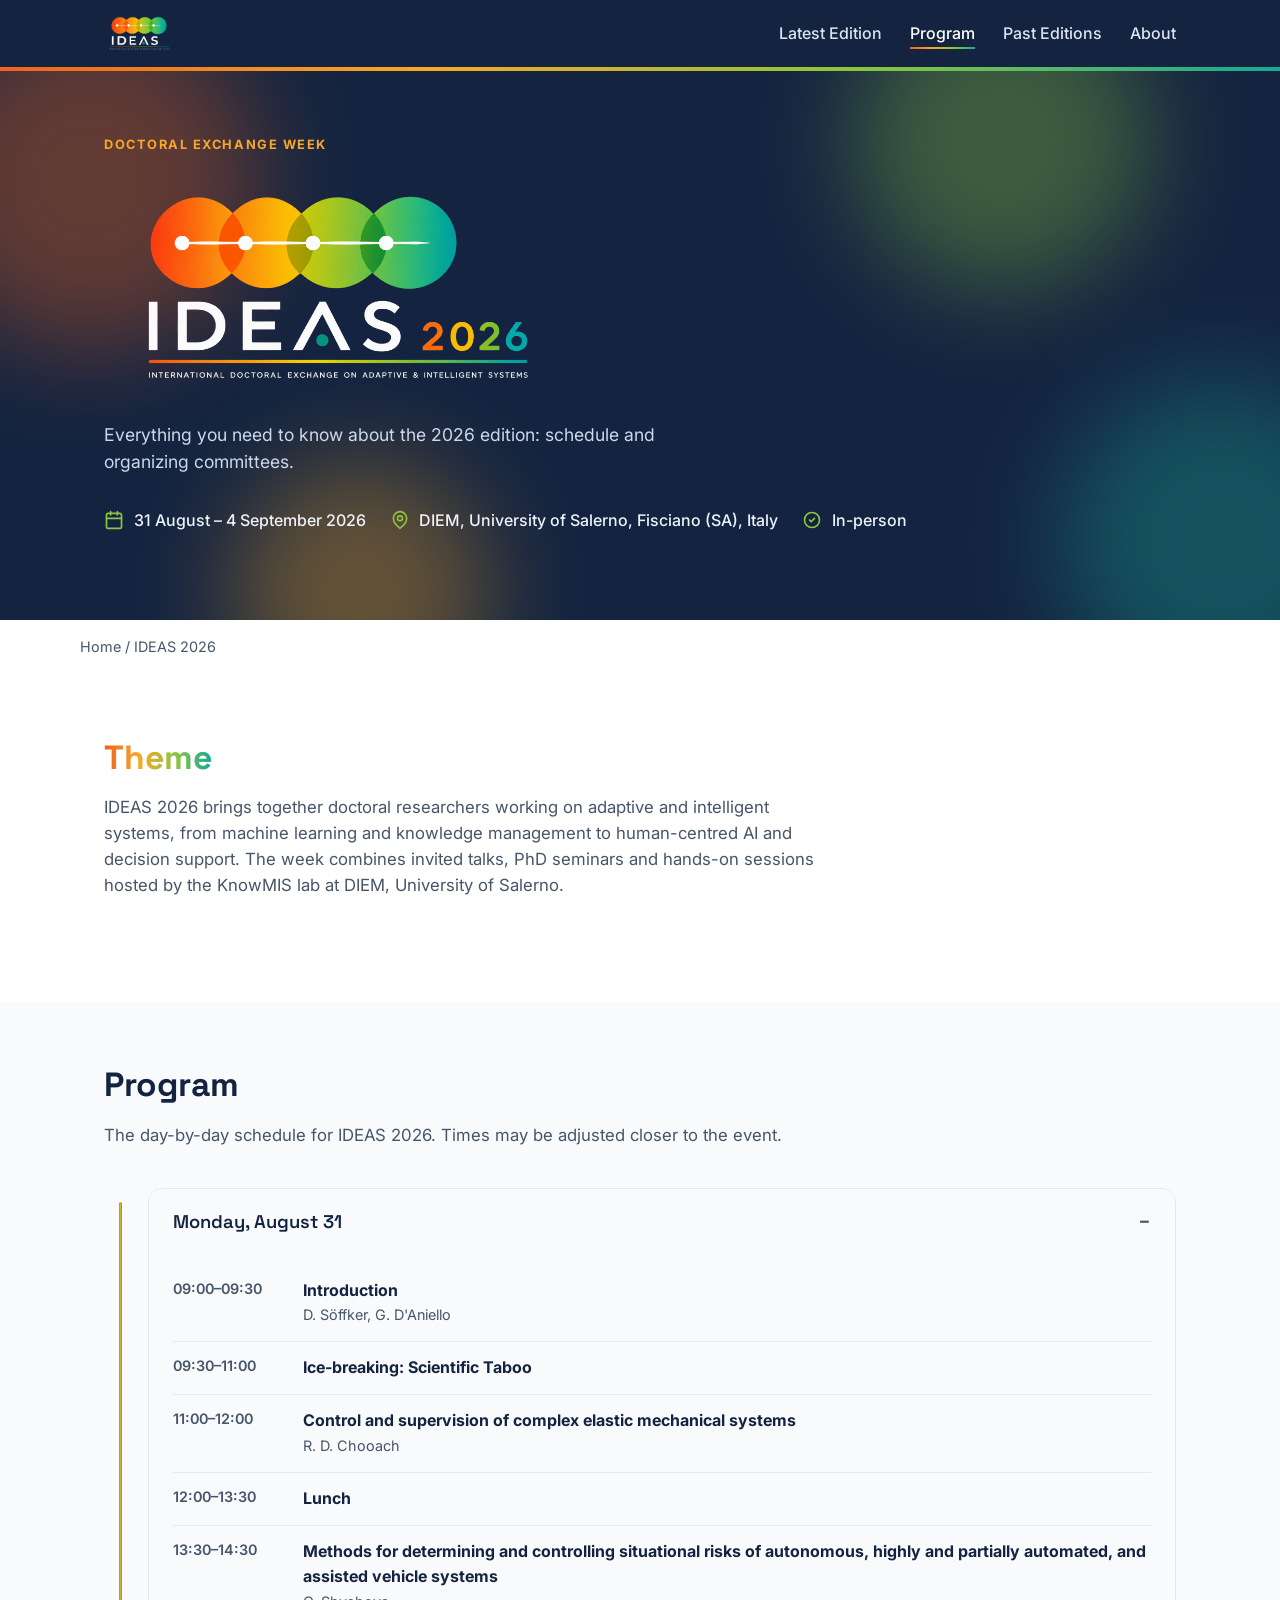
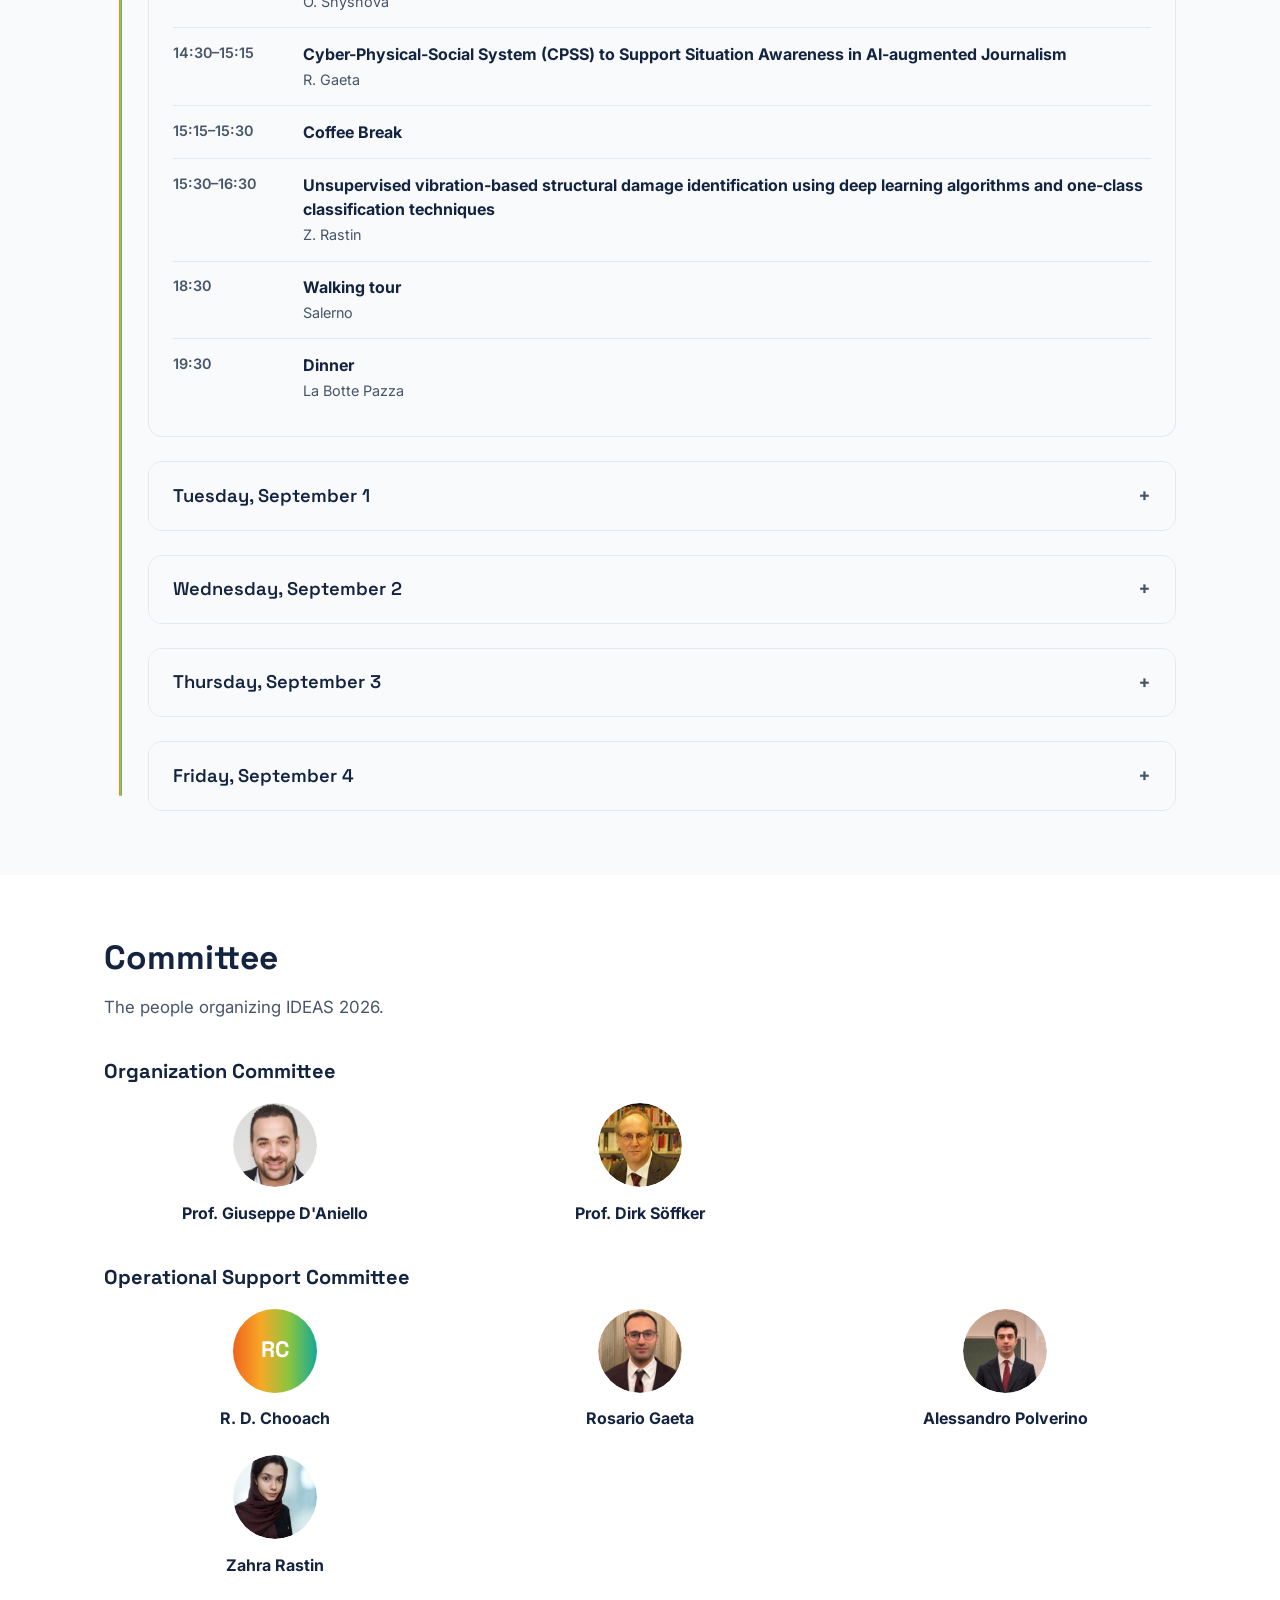
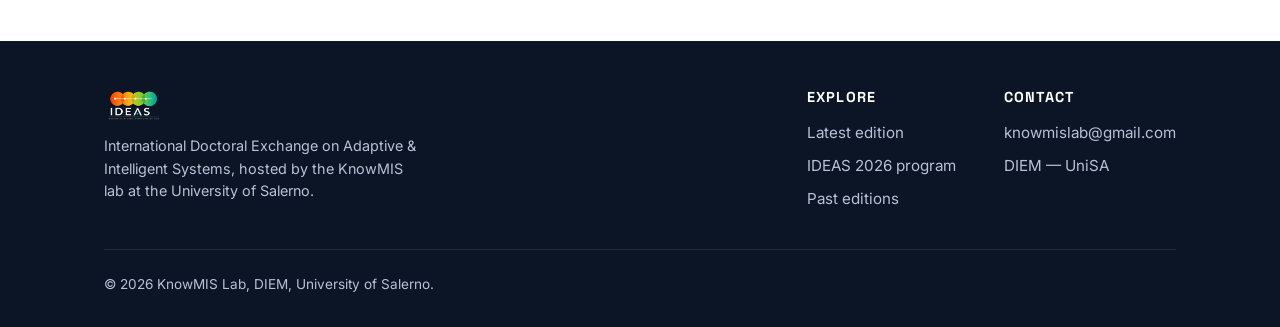
==== editions/2026.html @ 25e71519 "Add Alessandro Polverino's photo to the committee section Co-Authored-By: Claude Sonnet 5 <noreply@a" ====
<!DOCTYPE html>
<html lang="en">
<head>
<meta charset="UTF-8">
<meta name="viewport" content="width=device-width, initial-scale=1.0">
<title>IDEAS 2026 — Program &amp; Details</title>
<meta name="description" content="Full program and details for IDEAS 2026, the doctoral exchange week on Adaptive &amp; Intelligent Systems hosted by KnowMIS @ University of Salerno.">
<meta property="og:title" content="IDEAS 2026 — Program &amp; Details">
<meta property="og:image" content="../public/logos/ideas_2026_logo_whitebg.png">
<link rel="icon" type="image/png" href="../public/ideas_icon.png">
<link rel="preconnect" href="https://fonts.googleapis.com">
<link rel="preconnect" href="https://fonts.gstatic.com" crossorigin>
<link href="https://fonts.googleapis.com/css2?family=Inter:wght@400;500;600;700&family=Space+Grotesk:wght@500;600;700&display=swap" rel="stylesheet">
<link rel="stylesheet" href="../assets/css/style.css">
</head>
<body>
<a class="skip-link" href="#main">Skip to content</a>

<header class="site-header">
  <div class="container">
    <a class="brand" href="../index.html">
      <img src="../public/logos/ideas_logo_light_nobg.png" alt="IDEAS — International Doctoral Exchange on Adaptive &amp; Intelligent Systems">
    </a>
    <nav class="site-nav" aria-label="Primary">
      <ul>
        <li><a href="../index.html#latest">Latest Edition</a></li>
        <li><a href="2026.html" class="active">Program</a></li>
        <li><a href="../index.html#past">Past Editions</a></li>
        <li><a href="../index.html#about">About</a></li>
      </ul>
    </nav>
    <details class="nav-toggle">
      <summary>Menu</summary>
      <ul class="mobile-menu">
        <li><a href="../index.html#latest">Latest Edition</a></li>
        <li><a href="2026.html">Program</a></li>
        <li><a href="../index.html#past">Past Editions</a></li>
        <li><a href="../index.html#about">About</a></li>
      </ul>
    </details>
  </div>
</header>

<main id="main">

  <section class="hero">
    <div class="hero-orbits" aria-hidden="true">
      <span class="orbit"></span><span class="orbit"></span><span class="orbit"></span><span class="orbit"></span>
    </div>
    <div class="container">
      <p class="eyebrow">Doctoral Exchange Week</p>
      <img class="logo-lockup" src="../public/logos/ideas_2026_logo_light_nobg.png" alt="IDEAS 2026">
      <p class="lead">Everything you need to know about the 2026 edition: schedule and organizing committees.</p>
      <ul class="facts">
        <li>
          <svg viewBox="0 0 24 24" fill="none" stroke-width="2" stroke-linecap="round" stroke-linejoin="round"><rect x="3" y="4" width="18" height="18" rx="2"/><path d="M16 2v4M8 2v4M3 10h18"/></svg>
          31 August – 4 September 2026
        </li>
        <li>
          <svg viewBox="0 0 24 24" fill="none" stroke-width="2" stroke-linecap="round" stroke-linejoin="round"><path d="M20 10c0 6-8 12-8 12s-8-6-8-12a8 8 0 0 1 16 0Z"/><circle cx="12" cy="10" r="3"/></svg>
          DIEM, University of Salerno, Fisciano (SA), Italy
        </li>
        <li>
          <svg viewBox="0 0 24 24" fill="none" stroke-width="2" stroke-linecap="round" stroke-linejoin="round"><path d="M9 12l2 2 4-4M21 12a9 9 0 1 1-18 0 9 9 0 0 1 18 0Z"/></svg>
          In-person
        </li>
      </ul>
    </div>
  </section>

  <div class="container breadcrumb">
    <a href="../index.html">Home</a> / IDEAS 2026
  </div>

  <section class="section" id="theme">
    <div class="container">
      <div class="section-head reveal">
        <h2><span class="gradient-text">Theme</span></h2>
        <p>IDEAS 2026 brings together doctoral researchers working on adaptive and intelligent systems, from machine learning and knowledge management to human-centred AI and decision support. The week combines invited talks, PhD seminars and hands-on sessions hosted by the KnowMIS lab at DIEM, University of Salerno.</p>
      </div>
    </div>
  </section>

  <section class="section section-alt" id="program">
    <div class="container">
      <div class="section-head reveal">
        <h2>Program</h2>
        <p>The day-by-day schedule for IDEAS 2026. Times may be adjusted closer to the event.</p>
      </div>

      <div class="timeline">
        <details class="timeline-day" open>
          <summary>Monday, August 31</summary>
          <div class="timeline-slots">
            <div class="slot">
              <time>09:00–09:30</time>
              <div class="what"><strong>Introduction</strong><span>D. Söffker, G. D'Aniello</span></div>
            </div>
            <div class="slot">
              <time>09:30–11:00</time>
              <div class="what"><strong>Ice-breaking: Scientific Taboo</strong></div>
            </div>
            <div class="slot">
              <time>11:00–12:00</time>
              <div class="what"><strong>Control and supervision of complex elastic mechanical systems</strong><span>R. D. Chooach</span></div>
            </div>
            <div class="slot">
              <time>12:00–13:30</time>
              <div class="what"><strong>Lunch</strong></div>
            </div>
            <div class="slot">
              <time>13:30–14:30</time>
              <div class="what"><strong>Methods for determining and controlling situational risks of autonomous, highly and partially automated, and assisted vehicle systems</strong><span>O. Shyshova</span></div>
            </div>
            <div class="slot">
              <time>14:30–15:15</time>
              <div class="what"><strong>Cyber-Physical-Social System (CPSS) to Support Situation Awareness in AI-augmented Journalism</strong><span>R. Gaeta</span></div>
            </div>
            <div class="slot">
              <time>15:15–15:30</time>
              <div class="what"><strong>Coffee Break</strong></div>
            </div>
            <div class="slot">
              <time>15:30–16:30</time>
              <div class="what"><strong>Unsupervised vibration-based structural damage identification using deep learning algorithms and one-class classification techniques</strong><span>Z. Rastin</span></div>
            </div>
            <div class="slot">
              <time>18:30</time>
              <div class="what"><strong>Walking tour</strong><span>Salerno</span></div>
            </div>
            <div class="slot">
              <time>19:30</time>
              <div class="what"><strong>Dinner</strong><span>La Botte Pazza</span></div>
            </div>
          </div>
        </details>

        <details class="timeline-day">
          <summary>Tuesday, September 1</summary>
          <div class="timeline-slots">
            <div class="slot">
              <time>09:00–10:00</time>
              <div class="what"><strong>Intelligent energy management system for consumption and renewable energy production using MPC models, machine learning and forecasting methods</strong><span>I. Benrabia</span></div>
            </div>
            <div class="slot">
              <time>10:00–10:45</time>
              <div class="what"><strong>A Situation Awareness Framework for City Branding</strong><span>A. Polverino</span></div>
            </div>
            <div class="slot">
              <time>10:45–11:00</time>
              <div class="what"><strong>Break</strong></div>
            </div>
            <div class="slot">
              <time>11:00–12:00</time>
              <div class="what"><strong>Modern methods in control and automation</strong><span>M. Szkatula</span></div>
            </div>
            <div class="slot">
              <time>12:00–13:00</time>
              <div class="what"><strong>Lunch</strong></div>
            </div>
            <div class="slot">
              <time>13:00–14:00</time>
              <div class="what"><strong>Bus from Fisciano to Salerno train station</strong></div>
            </div>
            <div class="slot">
              <time>14:00</time>
              <div class="what"><strong>Train to Naples</strong></div>
            </div>
            <div class="slot">
              <time>15:00–20:00</time>
              <div class="what"><strong>Tour of Naples historic center</strong><span>Plus pizza</span></div>
            </div>
            <div class="slot">
              <time>20:00–21:00</time>
              <div class="what"><strong>Train to Salerno</strong></div>
            </div>
          </div>
        </details>

        <details class="timeline-day">
          <summary>Wednesday, September 2</summary>
          <div class="timeline-slots">
            <div class="slot">
              <time>09:00–10:00</time>
              <div class="what"><strong>Algorithms for robust positioning and tracking</strong><span>N. S. Thind</span></div>
            </div>
            <div class="slot">
              <time>10:00–10:45</time>
              <div class="what"><strong>Talk (title to be confirmed)</strong><span>M. Zarei</span></div>
            </div>
            <div class="slot">
              <time>10:45–11:00</time>
              <div class="what"><strong>Break</strong></div>
            </div>
            <div class="slot">
              <time>11:00–12:00</time>
              <div class="what"><strong>Machine learning-based modeling of consolidated bioprocessing for bioproducts</strong><span>M. Yeboah</span></div>
            </div>
            <div class="slot">
              <time>12:00–13:30</time>
              <div class="what"><strong>Lunch</strong></div>
            </div>
            <div class="slot">
              <time>13:30–14:15</time>
              <div class="what"><strong>Situation Awareness for Trustworthy Recommender Systems</strong><span>L. Aliberti</span></div>
            </div>
            <div class="slot">
              <time>14:15–15:00</time>
              <div class="what"><strong>Talk (title to be confirmed)</strong><span>M. Yousefzadeh Paein Roud Poshti</span></div>
            </div>
            <div class="slot">
              <time>15:15–15:30</time>
              <div class="what"><strong>Break</strong></div>
            </div>
            <div class="slot">
              <time>15:30–16:30</time>
              <div class="what"><strong>Exploring AI in Research: Experiences and Open Discussion</strong></div>
            </div>
          </div>
        </details>

        <details class="timeline-day">
          <summary>Thursday, September 3</summary>
          <div class="timeline-slots">
            <div class="slot">
              <time>09:00–10:00</time>
              <div class="what"><strong>Machine learning-based Structural Health Monitoring using Acoustic Emission</strong><span>J. Liebeton</span></div>
            </div>
            <div class="slot">
              <time>10:00–10:45</time>
              <div class="what"><strong>Physiological Monitoring of Situation Awareness for Adaptive Human&ndash;System Interaction</strong><span>M. Della Corte</span></div>
            </div>
            <div class="slot">
              <time>10:45–11:00</time>
              <div class="what"><strong>Break</strong></div>
            </div>
            <div class="slot">
              <time>11:00–12:00</time>
              <div class="what"><strong>Enhancing wind turbine control through digital twin and reinforcement learning</strong><span>R. Al Gburi</span></div>
            </div>
            <div class="slot">
              <time>12:00–13:30</time>
              <div class="what"><strong>Lunch</strong></div>
            </div>
            <div class="slot">
              <time>13:30–14:30</time>
              <div class="what"><strong>Bus to Salerno Concordia</strong></div>
            </div>
            <div class="slot">
              <time>15:00–16:00</time>
              <div class="what"><strong>Ferry to Amalfi</strong></div>
            </div>
            <div class="slot">
              <time>16:00–19:00</time>
              <div class="what"><strong>Amalfi tour</strong></div>
            </div>
            <div class="slot">
              <time>19:00–20:00</time>
              <div class="what"><strong>Ferry to Salerno</strong></div>
            </div>
          </div>
        </details>

        <details class="timeline-day">
          <summary>Friday, September 4</summary>
          <div class="timeline-slots">
            <div class="slot">
              <time>09:00–10:00</time>
              <div class="what"><strong>Prediction of the driving behavior of inland vessels by means of machine learning</strong><span>K. Donandt</span></div>
            </div>
            <div class="slot">
              <time>10:00–10:45</time>
              <div class="what"><strong>CONSALE: A Goal-Driven Framework for Situation-Aware Adaptive Microlearning</strong><span>R. Falcone, C. Murati</span></div>
            </div>
            <div class="slot">
              <time>10:45–11:00</time>
              <div class="what"><strong>Break</strong></div>
            </div>
            <div class="slot">
              <time>11:00–12:00</time>
              <div class="what"><strong>The combination of model-free with model-based control</strong><span>S. Salighe</span></div>
            </div>
            <div class="slot">
              <time>12:00–13:30</time>
              <div class="what"><strong>Lunch + Photo</strong></div>
            </div>
            <div class="slot">
              <time>13:30–15:30</time>
              <div class="what"><strong>Teamworking: Paper Construction</strong></div>
            </div>
          </div>
        </details>
      </div>
    </div>
  </section>

  <section class="section" id="committee">
    <div class="container">
      <div class="section-head reveal">
        <h2>Committee</h2>
        <p>The people organizing IDEAS 2026.</p>
      </div>
      <div class="committee-group reveal">
        <h3>Organization Committee</h3>
        <div class="people-grid reveal-group">
          <div class="person reveal">
            <div class="avatar avatar-photo"><img src="../public/knowmis/giuseppe-daniello.jpg" alt="Giuseppe D'Aniello"></div>
            <strong>Prof. Giuseppe D'Aniello</strong>
          </div>
          <div class="person reveal">
            <div class="avatar avatar-photo"><img src="../public/2026-edition/Dirk-Soeffker.jpg" alt="Dirk Söffker"></div>
            <strong>Prof. Dirk Söffker</strong>
          </div>
        </div>
      </div>
      <div class="committee-group reveal">
        <h3>Operational Support Committee</h3>
        <div class="people-grid reveal-group">
          <div class="person reveal">
            <div class="avatar">RC</div>
            <strong>R. D. Chooach</strong>
          </div>
          <div class="person reveal">
            <div class="avatar avatar-photo"><img src="../public/knowmis/rosario-gaeta.png" alt="Rosario Gaeta"></div>
            <strong>Rosario Gaeta</strong>
          </div>
          <div class="person reveal">
            <div class="avatar avatar-photo"><img src="../public/knowmis/alessandro-polverino.png" alt="Alessandro Polverino"></div>
            <strong>Alessandro Polverino</strong>
          </div>
          <div class="person reveal">
            <div class="avatar avatar-photo"><img src="../public/2026-edition/Zahra-Rastin.jpg" alt="Zahra Rastin"></div>
            <strong>Zahra Rastin</strong>
          </div>
        </div>
      </div>
    </div>
  </section>

</main>

<footer class="site-footer">
  <div class="container">
    <div class="footer-top">
      <div class="footer-brand">
        <img src="../public/logos/ideas_logo_light_nobg.png" alt="IDEAS">
        <p>International Doctoral Exchange on Adaptive &amp; Intelligent Systems, hosted by the KnowMIS lab at the University of Salerno.</p>
      </div>
      <div class="footer-cols">
        <div>
          <h4>Explore</h4>
          <ul class="footer-links">
            <li><a href="../index.html#latest">Latest edition</a></li>
            <li><a href="2026.html">IDEAS 2026 program</a></li>
            <li><a href="../index.html#past">Past editions</a></li>
          </ul>
        </div>
        <div>
          <h4>Contact</h4>
          <ul class="footer-links">
            <li><a href="mailto:knowmislab@gmail.com">knowmislab@gmail.com</a></li>
            <li><a href="https://www.diem.unisa.it" target="_blank" rel="noopener">DIEM — UniSA</a></li>
          </ul>
        </div>
      </div>
    </div>
    <div class="footer-bottom">
      <span>&copy; 2026 KnowMIS Lab, DIEM, University of Salerno.</span>
    </div>
  </div>
</footer>

<script src="../assets/js/reveal.js" defer></script>

</body>
</html>
---- assets/css/style.css ----
/* IDEAS — International Doctoral Exchange on Adaptive & Intelligent Systems
   Palette derived from the IDEAS logo (orange -> amber -> lime -> teal, navy wordmark). */

:root {
  --navy: #142440;
  --navy-deep: #0b1526;
  --orange: #f0631e;
  --amber: #f7a827;
  --lime: #8bc53f;
  --teal: #16a897;
  --gradient: linear-gradient(90deg, var(--orange), var(--amber), var(--lime), var(--teal));

  --ink: #16233b;
  --muted: #475569;
  --border: #e2e8f0;
  --paper: #ffffff;
  --bg-alt: #f8fafc;

  --font-head: "Space Grotesk", "Segoe UI", sans-serif;
  --font-body: "Inter", "Segoe UI", sans-serif;

  --radius: 14px;
  --container: 1120px;
}

* { box-sizing: border-box; }

html { scroll-behavior: smooth; }
@media (prefers-reduced-motion: reduce) {
  html { scroll-behavior: auto; }
  * { transition-duration: 0.01ms !important; animation-duration: 0.01ms !important; }
}

body {
  margin: 0;
  font-family: var(--font-body);
  color: var(--ink);
  background: var(--paper);
  line-height: 1.55;
  font-size: 16px;
}

h1, h2, h3, h4 { font-family: var(--font-head); color: var(--navy); line-height: 1.15; margin: 0 0 0.5em; }
h1 { font-size: clamp(2rem, 4.5vw, 3.2rem); }
h2 { font-size: clamp(1.5rem, 3vw, 2.1rem); }
h3 { font-size: 1.25rem; }
p { margin: 0 0 1em; }
a { color: var(--teal); }
a:focus-visible, button:focus-visible, summary:focus-visible { outline: 3px solid var(--amber); outline-offset: 2px; }

img { max-width: 100%; display: block; }

.container { width: 100%; max-width: var(--container); margin: 0 auto; padding: 0 1.5rem; }

.skip-link {
  position: absolute; left: -9999px; top: 0; z-index: 100;
  background: var(--navy); color: #fff; padding: 0.75rem 1.25rem; border-radius: 0 0 8px 0;
}
.skip-link:focus { left: 0; }

/* Header */
.site-header {
  background: var(--navy);
  border-bottom: 4px solid transparent;
  border-image: var(--gradient) 1;
  position: relative;
  z-index: 50;
}
.site-header .container {
  position: relative;
  display: flex; align-items: center; justify-content: space-between;
  padding-top: 0.85rem; padding-bottom: 0.85rem; gap: 1rem;
}
.brand { display: flex; align-items: center; gap: 0.6rem; text-decoration: none; }
.brand img { height: 40px; width: auto; }
.brand-text { color: #fff; font-family: var(--font-head); font-weight: 600; font-size: 1.05rem; }

.site-nav { display: none; }
.site-nav ul { list-style: none; display: flex; gap: 1.75rem; margin: 0; padding: 0; }
.site-nav a { position: relative; color: #dce4f2; text-decoration: none; font-weight: 500; padding-bottom: 4px; }
.site-nav a::after {
  content: ""; position: absolute; left: 0; right: 0; bottom: -2px; height: 2px;
  background: var(--gradient); transform: scaleX(0); transform-origin: left; transition: transform 0.25s ease;
}
.site-nav a:hover, .site-nav a.active { color: #fff; }
.site-nav a:hover::after, .site-nav a.active::after { transform: scaleX(1); }

.nav-toggle { display: block; }
.nav-toggle > summary {
  list-style: none; cursor: pointer; color: #fff; font-weight: 600;
  padding: 0.5rem 0.75rem; border: 1px solid rgba(255,255,255,0.35); border-radius: 8px;
  font-family: var(--font-body); font-size: 0.95rem;
}
.nav-toggle > summary::-webkit-details-marker { display: none; }
.nav-toggle[open] > summary { background: rgba(255,255,255,0.1); }
.nav-toggle .mobile-menu {
  list-style: none; margin: 0; padding: 1rem; background: var(--navy-deep);
  border-radius: 10px; position: absolute; top: calc(100% + 0.75rem); right: 0; left: 0;
  box-shadow: 0 16px 32px -12px rgba(0,0,0,0.5);
}
.nav-toggle .mobile-menu li + li { margin-top: 0.6rem; }
.nav-toggle .mobile-menu a { color: #dce4f2; text-decoration: none; font-weight: 500; }

@media (min-width: 800px) {
  .site-nav { display: block; }
  .nav-toggle { display: none; }
}

/* Buttons */
.btn {
  display: inline-flex; align-items: center; gap: 0.5rem;
  padding: 0.8rem 1.5rem; border-radius: 999px; font-weight: 600; text-decoration: none;
  font-size: 1rem; border: 2px solid transparent; cursor: pointer; transition: background 0.2s, color 0.2s, border-color 0.2s;
}
.btn-primary { background: #fff; color: var(--navy); }
.btn-primary:hover { background: var(--gradient); color: var(--navy-deep); }
.btn-ghost { border-color: rgba(255,255,255,0.6); color: #fff; }
.btn-ghost:hover { background: rgba(255,255,255,0.12); }
.btn-solid { background: var(--navy); color: #fff; }
.btn-solid:hover { background: var(--gradient); color: var(--navy-deep); }

/* Hero */
.hero {
  background: var(--navy);
  color: #fff;
  padding: 4rem 0 3.5rem;
  position: relative;
  overflow: hidden;
  isolation: isolate;
}
.hero .container { position: relative; z-index: 1; }

/* Decorative orbs echoing the IDEAS logo's overlapping circles */
.hero-orbits { position: absolute; inset: 0; z-index: 0; pointer-events: none; }
.hero-orbits .orbit {
  position: absolute; border-radius: 50%; filter: blur(50px); opacity: 0.35;
  animation: orbit-float 18s ease-in-out infinite;
}
.hero-orbits .orbit:nth-child(1) { width: 340px; height: 340px; left: -80px; top: -60px; background: var(--orange); }
.hero-orbits .orbit:nth-child(2) { width: 260px; height: 260px; left: 18%; bottom: -100px; background: var(--amber); animation-delay: -4s; }
.hero-orbits .orbit:nth-child(3) { width: 300px; height: 300px; right: 10%; top: -80px; background: var(--lime); animation-delay: -9s; }
.hero-orbits .orbit:nth-child(4) { width: 320px; height: 320px; right: -100px; bottom: -80px; background: var(--teal); animation-delay: -13s; }
@keyframes orbit-float {
  0%, 100% { transform: translate(0, 0) scale(1); }
  50% { transform: translate(20px, -18px) scale(1.06); }
}

.hero .eyebrow {
  text-transform: uppercase; letter-spacing: 0.12em; font-size: 0.8rem; font-weight: 700;
  color: var(--amber); margin-bottom: 1rem;
}
.hero .logo-lockup { width: 100%; max-width: 460px; margin-bottom: 1.25rem; }
.hero p.lead { max-width: 640px; color: #cdd8ec; font-size: 1.1rem; }
.hero .facts {
  display: flex; flex-wrap: wrap; gap: 1.5rem; margin: 2rem 0; padding: 0; list-style: none;
}
.hero .facts li { display: flex; align-items: center; gap: 0.6rem; color: #eef2f9; font-weight: 500; }
.hero .facts svg { flex: none; width: 20px; height: 20px; stroke: var(--lime); }
.hero .cta-row { display: flex; flex-wrap: wrap; gap: 1rem; }

/* Gradient accent text */
.gradient-text {
  background: var(--gradient); -webkit-background-clip: text; background-clip: text;
  color: transparent;
}

/* Dot-and-line motif divider, echoing the IDEAS logo */
.motif-divider {
  display: flex; justify-content: center; align-items: center; gap: 2.5rem;
  position: relative; padding: 0 1.5rem; margin: 0 auto; max-width: 360px;
}
.motif-divider::before {
  content: ""; position: absolute; left: 0; right: 0; top: 50%; height: 2px;
  background: var(--gradient); transform: translateY(-50%); z-index: 0;
}
.motif-divider span {
  position: relative; z-index: 1; width: 12px; height: 12px; border-radius: 50%;
  background: #fff; border: 2px solid var(--navy);
}
.motif-divider span:nth-child(1) { border-color: var(--orange); }
.motif-divider span:nth-child(2) { border-color: var(--amber); }
.motif-divider span:nth-child(3) { border-color: var(--lime); }
.motif-divider span:nth-child(4) { border-color: var(--teal); }

/* Scroll reveal: progressive enhancement, everything visible without JS */
.js .reveal { opacity: 0; transform: translateY(18px); transition: opacity 0.5s ease, transform 0.5s ease; }
.js .reveal.is-visible { opacity: 1; transform: none; }
.js .reveal-group .reveal:nth-child(2) { transition-delay: 0.08s; }
.js .reveal-group .reveal:nth-child(3) { transition-delay: 0.16s; }
.js .reveal-group .reveal:nth-child(4) { transition-delay: 0.24s; }

/* Sections */
.section { padding: 4rem 0; }
.section-alt { background: var(--bg-alt); }
.section-head { max-width: 720px; margin-bottom: 2.5rem; }
.section-head p { color: var(--muted); font-size: 1.05rem; }

/* Highlight cards */
.grid-4 { display: grid; gap: 1.5rem; grid-template-columns: 1fr; }
@media (min-width: 640px) { .grid-4 { grid-template-columns: repeat(2, 1fr); } }
@media (min-width: 1000px) { .grid-4 { grid-template-columns: repeat(4, 1fr); } }

.card {
  background: var(--paper); border: 1px solid var(--border); border-radius: var(--radius);
  padding: 1.5rem; border-top: 4px solid var(--accent, var(--teal));
  transition: transform 0.25s ease, box-shadow 0.25s ease;
}
.card:hover { transform: translateY(-4px); box-shadow: 0 16px 32px -20px rgba(20, 36, 64, 0.35); }
.card h3 { margin-bottom: 0.4rem; }
.card p { color: var(--muted); margin: 0; font-size: 0.95rem; }
.grid-4 .card:nth-child(4n+1) { --accent: var(--orange); }
.grid-4 .card:nth-child(4n+2) { --accent: var(--amber); }
.grid-4 .card:nth-child(4n+3) { --accent: var(--lime); }
.grid-4 .card:nth-child(4n+4) { --accent: var(--teal); }

/* Organizers strip */
.organizers { text-align: center; }
.organizers .label { text-transform: uppercase; letter-spacing: 0.1em; font-size: 0.8rem; font-weight: 700; color: var(--muted); margin-bottom: 1.75rem; }
.logo-row { display: flex; flex-wrap: wrap; justify-content: center; align-items: center; gap: 2.5rem 3rem; }
.logo-row a { display: flex; align-items: center; opacity: 0.9; transition: opacity 0.2s ease; }
.logo-row a:hover { opacity: 1; }
.logo-row img { height: 56px; width: auto; object-fit: contain; }
.logo-row img.tall { height: 72px; }

/* Latest edition callout */
.latest-card {
  display: grid; gap: 2rem; align-items: center;
  background: var(--paper); border: 1px solid var(--border); border-radius: var(--radius);
  padding: 2.5rem; position: relative; overflow: hidden;
}
.latest-card::before {
  content: ""; position: absolute; inset: 0 0 auto 0; height: 6px; background: var(--gradient);
}
@media (min-width: 860px) { .latest-card { grid-template-columns: 1.1fr 0.9fr; } }
.latest-card img.edition-logo { max-width: 340px; }
.latest-card .meta { display: flex; flex-wrap: wrap; gap: 0.75rem; margin-bottom: 1.25rem; }
.pill { background: var(--bg-alt); border: 1px solid var(--border); color: var(--navy); font-size: 0.85rem; font-weight: 600; padding: 0.35rem 0.85rem; border-radius: 999px; }

/* Past editions */
.edition-list { display: grid; gap: 1.5rem; grid-template-columns: 1fr; }
@media (min-width: 700px) { .edition-list { grid-template-columns: repeat(2, 1fr); } }
.edition-list .card { border-top-width: 4px; display: flex; flex-direction: column; gap: 0.5rem; }
.edition-list .card .year { font-family: var(--font-head); font-size: 1.4rem; color: var(--navy); }

.empty-state {
  border: 2px dashed var(--border); border-radius: var(--radius); padding: 2.5rem;
  text-align: center; color: var(--muted);
}
.empty-state strong { color: var(--navy); }

/* Program timeline (edition page) — a literal line-of-dots, echoing the IDEAS logo */
.timeline { position: relative; display: flex; flex-direction: column; gap: 1.5rem; padding-left: 2.75rem; }
.timeline::before {
  content: ""; position: absolute; left: 0.95rem; top: 0.9rem; bottom: 0.9rem; width: 3px;
  background: var(--gradient); border-radius: 2px;
}
.timeline-day { position: relative; border: 1px solid var(--border); border-radius: var(--radius); overflow: hidden; }
.timeline-day::before {
  content: ""; position: absolute; left: -2.75rem; top: 1.35rem; width: 14px; height: 14px;
  border-radius: 50%; background: #fff; border: 3px solid var(--accent, var(--teal)); z-index: 1;
}
.timeline-day:nth-of-type(4n+1) { --accent: var(--orange); }
.timeline-day:nth-of-type(4n+2) { --accent: var(--amber); }
.timeline-day:nth-of-type(4n+3) { --accent: var(--lime); }
.timeline-day:nth-of-type(4n+4) { --accent: var(--teal); }
.timeline-day > summary {
  cursor: pointer; list-style: none; padding: 1.1rem 1.5rem; font-family: var(--font-head);
  font-weight: 600; font-size: 1.15rem; color: var(--navy); background: var(--bg-alt);
  display: flex; justify-content: space-between; align-items: center;
}
.timeline-day > summary::-webkit-details-marker { display: none; }
.timeline-day > summary::after { content: "+"; font-size: 1.3rem; color: var(--muted); }
.timeline-day[open] > summary::after { content: "\2212"; }
.timeline-slots { padding: 0.5rem 1.5rem 1.25rem; }
.slot { display: flex; gap: 1.25rem; padding: 0.85rem 0; border-top: 1px solid var(--border); }
.slot:first-child { border-top: none; }
.slot time { flex: none; width: 110px; color: var(--muted); font-weight: 600; font-size: 0.9rem; }
.slot .what strong { color: var(--navy); display: block; }
.slot .what span { color: var(--muted); font-size: 0.9rem; }

/* Committee groups */
.committee-group + .committee-group { margin-top: 2.5rem; }
.committee-group h3 { margin-bottom: 1.25rem; }

/* People grid */
.people-grid { display: grid; gap: 1.5rem; grid-template-columns: 1fr; }
@media (min-width: 640px) { .people-grid { grid-template-columns: repeat(2, 1fr); } }
@media (min-width: 960px) { .people-grid { grid-template-columns: repeat(3, 1fr); } }
.person { text-align: center; }
.person .avatar {
  width: 84px; height: 84px; border-radius: 50%; margin: 0 auto 0.85rem; background: var(--gradient);
  display: flex; align-items: center; justify-content: center; color: #fff; font-family: var(--font-head);
  font-weight: 700; font-size: 1.4rem;
}
.person .avatar.avatar-photo { background: none; padding: 0; overflow: hidden; }
.person .avatar.avatar-photo img { width: 100%; height: 100%; object-fit: cover; border-radius: 50%; }
.person strong { display: block; color: var(--navy); }
.person span { color: var(--muted); font-size: 0.9rem; }

/* Breadcrumb */
.breadcrumb { padding: 1rem 0; font-size: 0.9rem; color: var(--muted); }
.breadcrumb a { color: var(--muted); text-decoration: none; }
.breadcrumb a:hover { color: var(--teal); }

/* Callout / register box */
.callout {
  background: var(--navy); color: #fff; border-radius: var(--radius); padding: 2.5rem;
  text-align: center; position: relative; overflow: hidden;
}
.callout::after { content: ""; position: absolute; inset: auto 0 0 0; height: 6px; background: var(--gradient); }
.callout h2 { color: #fff; }
.callout p { color: #cdd8ec; max-width: 560px; margin: 0 auto 1.5rem; }

/* Footer */
.site-footer { background: var(--navy-deep); color: #b7c2d6; padding: 3rem 0 2rem; }
.footer-top { display: flex; flex-wrap: wrap; justify-content: space-between; gap: 2rem; margin-bottom: 2rem; }
.footer-brand img { height: 34px; margin-bottom: 0.75rem; }
.footer-brand p { max-width: 320px; font-size: 0.9rem; }
.footer-links { list-style: none; margin: 0; padding: 0; display: flex; flex-direction: column; gap: 0.5rem; }
.footer-links a { color: #b7c2d6; text-decoration: none; font-size: 0.95rem; }
.footer-links a:hover { color: #fff; }
.footer-cols { display: flex; gap: 3rem; flex-wrap: wrap; }
.footer-cols h4 { color: #fff; font-size: 0.9rem; text-transform: uppercase; letter-spacing: 0.08em; margin-bottom: 0.9rem; }
.footer-bottom { border-top: 1px solid rgba(255,255,255,0.1); padding-top: 1.5rem; font-size: 0.85rem; display: flex; flex-wrap: wrap; justify-content: space-between; gap: 1rem; }
.footer-bottom a { color: #b7c2d6; }
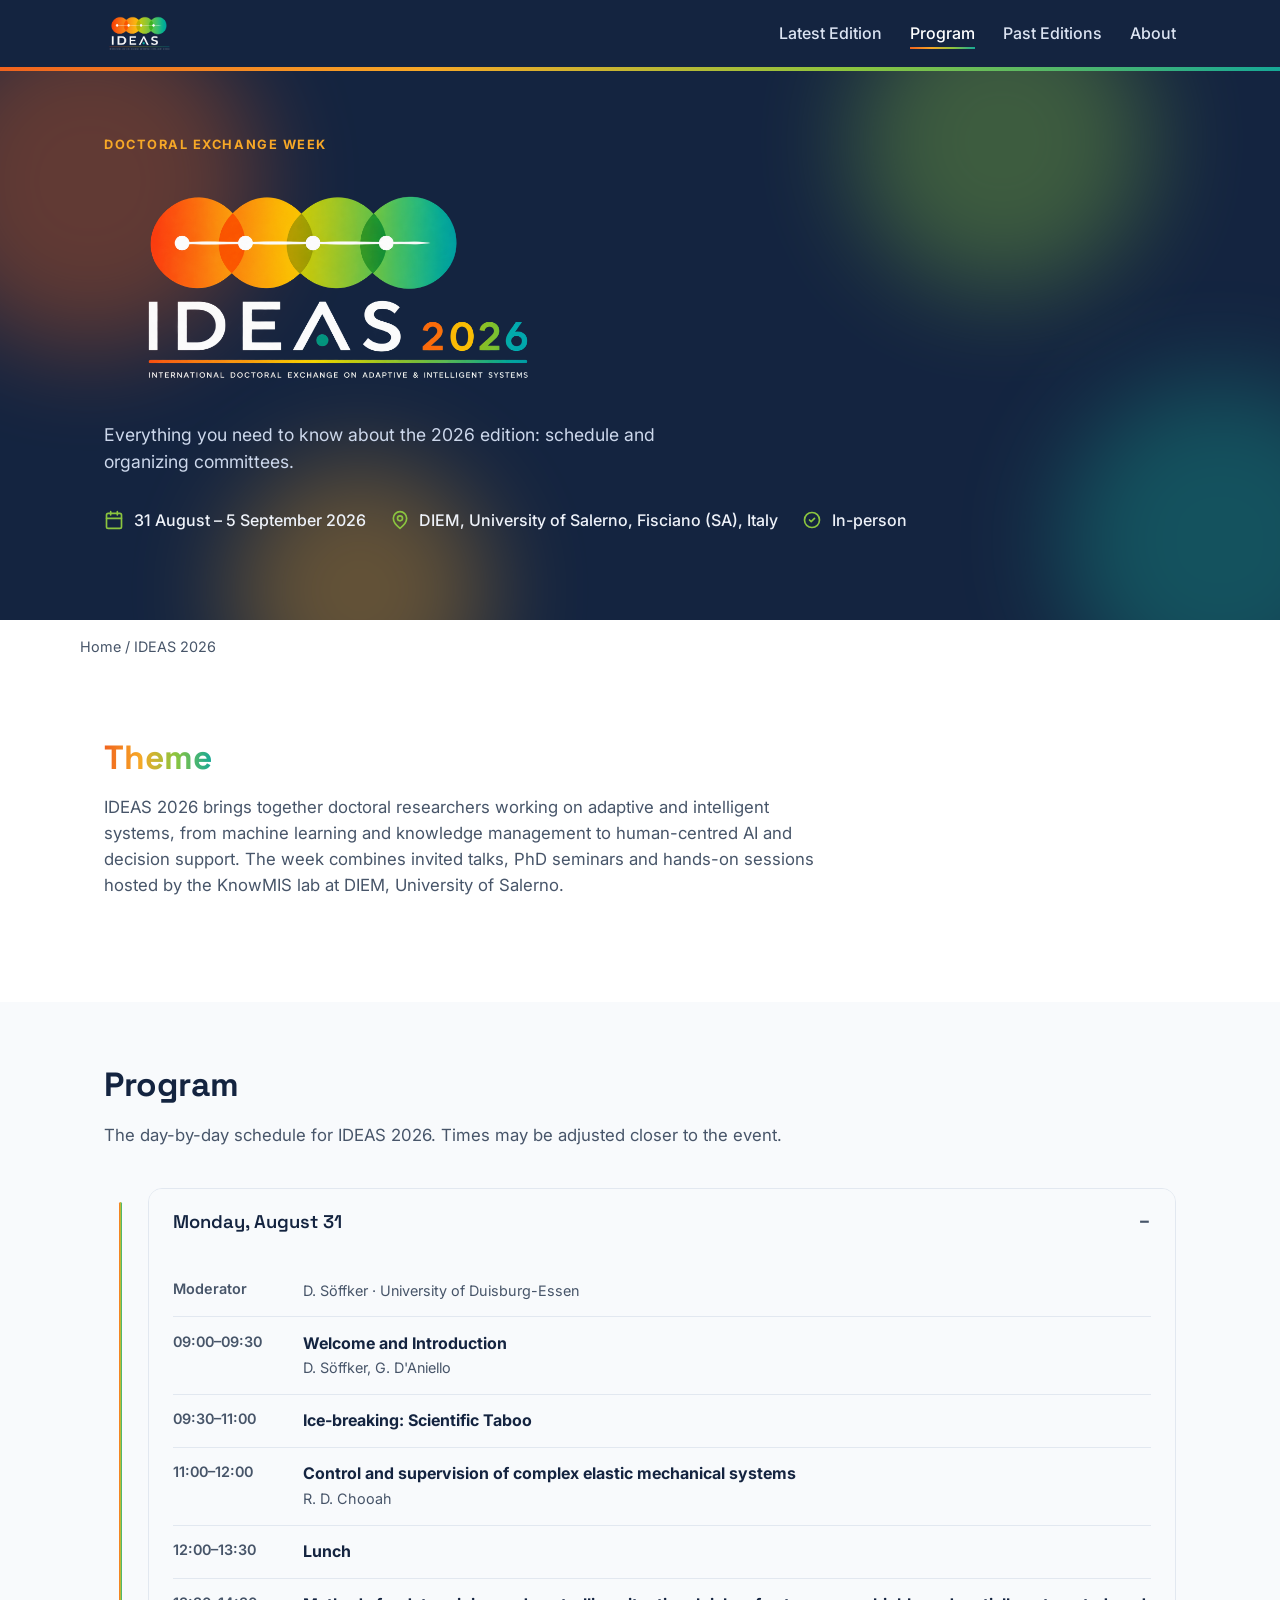
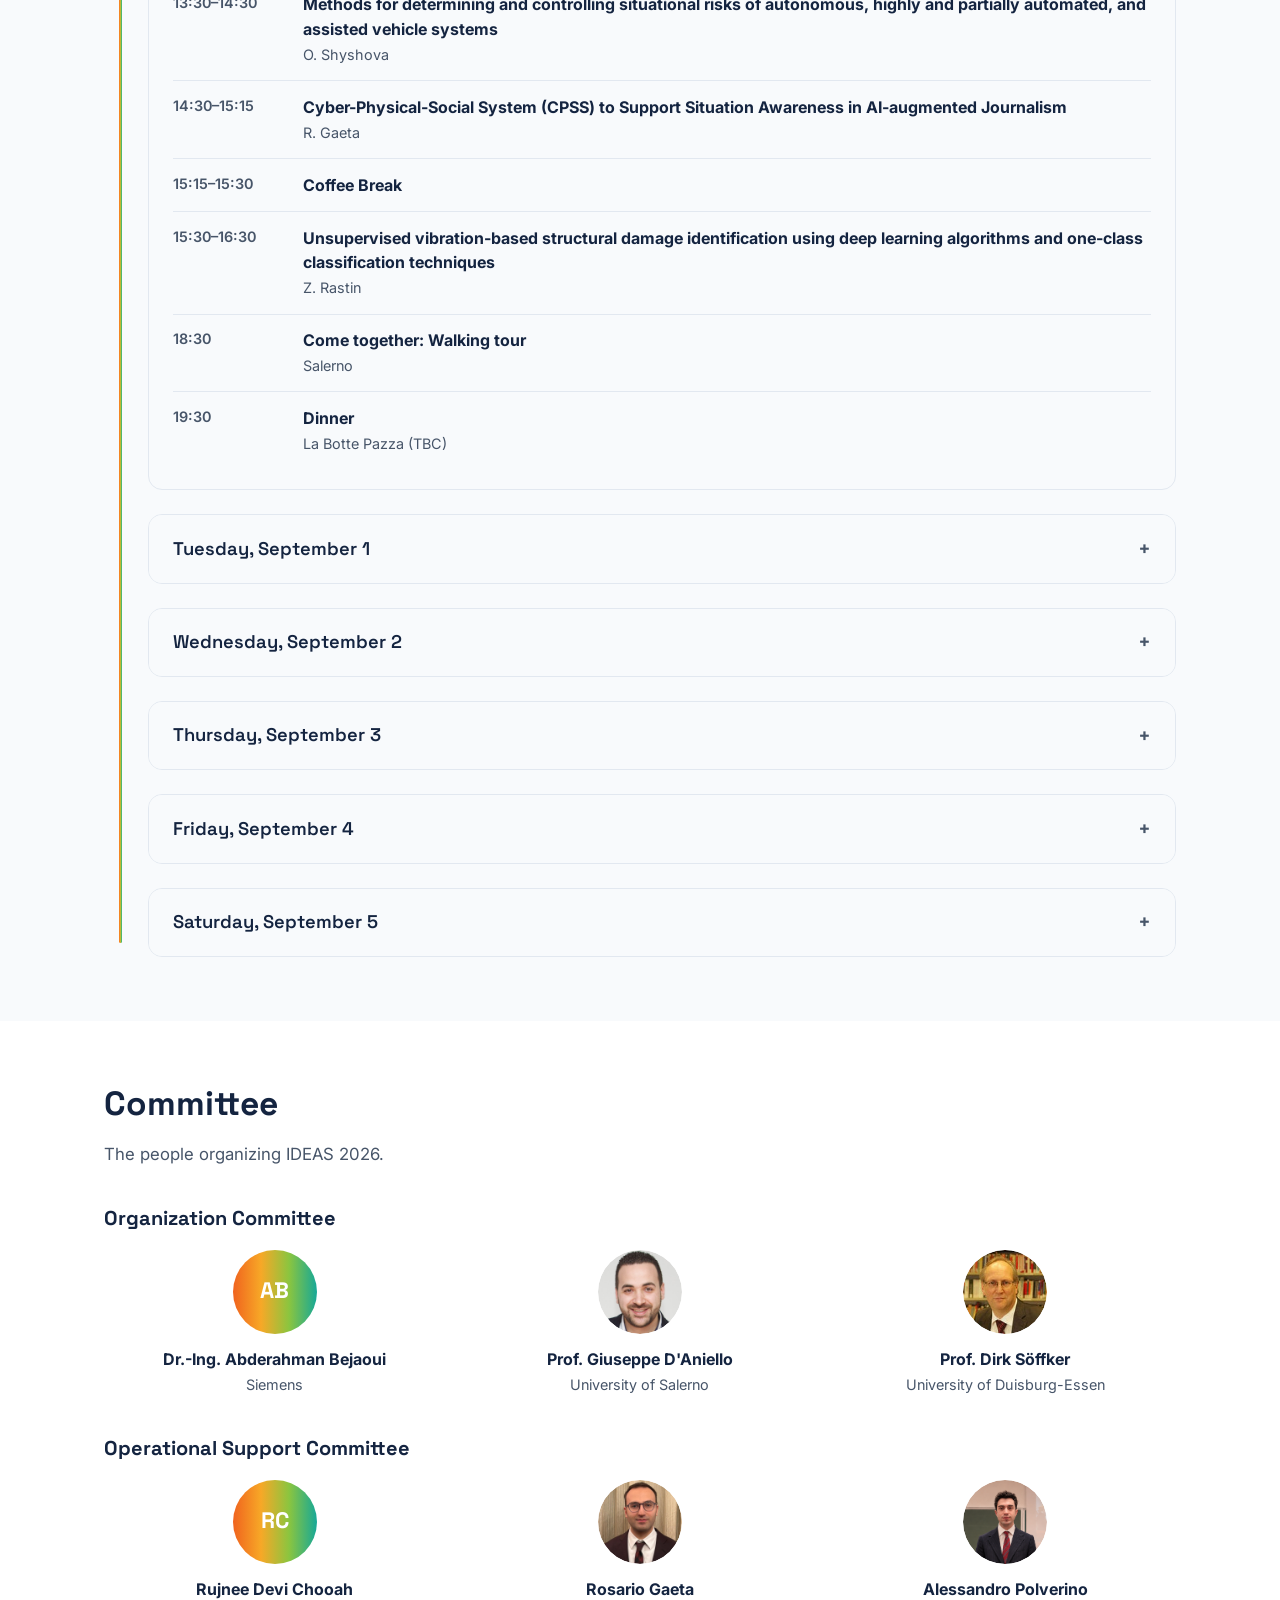
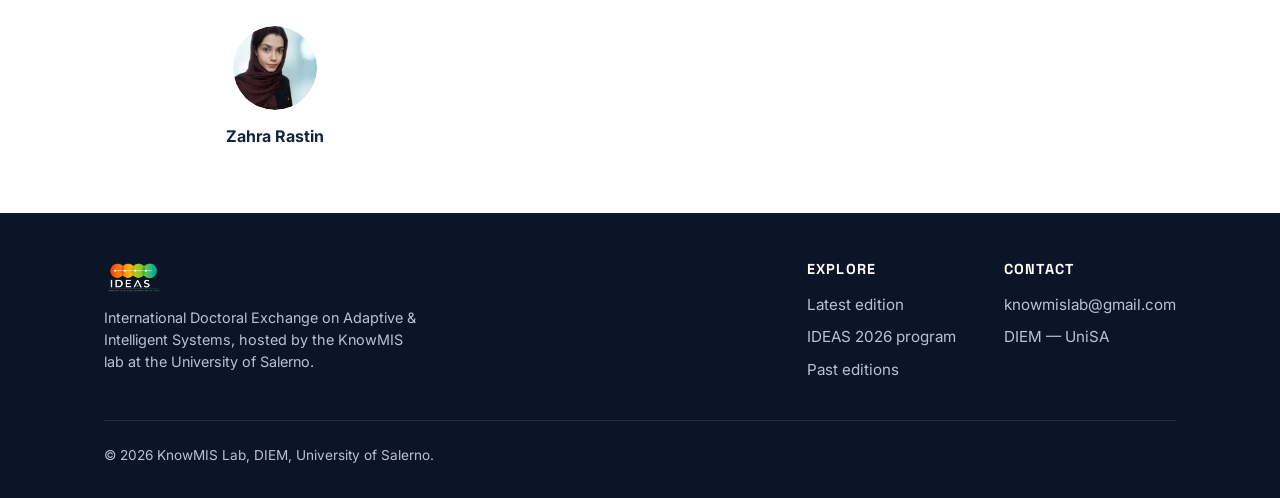
==== commit a79befa2: "Update 2026 program: moderators, Saturday retreat, admin naming - Add per-day moderators (incl. A. B" ====
--- a/editions/2026.html
+++ b/editions/2026.html
@@ -54,7 +54,7 @@
       <ul class="facts">
         <li>
           <svg viewBox="0 0 24 24" fill="none" stroke-width="2" stroke-linecap="round" stroke-linejoin="round"><rect x="3" y="4" width="18" height="18" rx="2"/><path d="M16 2v4M8 2v4M3 10h18"/></svg>
-          31 August – 4 September 2026
+          31 August – 5 September 2026
         </li>
         <li>
           <svg viewBox="0 0 24 24" fill="none" stroke-width="2" stroke-linecap="round" stroke-linejoin="round"><path d="M20 10c0 6-8 12-8 12s-8-6-8-12a8 8 0 0 1 16 0Z"/><circle cx="12" cy="10" r="3"/></svg>
@@ -93,8 +93,12 @@
           <summary>Monday, August 31</summary>
           <div class="timeline-slots">
             <div class="slot">
+              <time>Moderator</time>
+              <div class="what"><span>D. Söffker · University of Duisburg-Essen</span></div>
+            </div>
+            <div class="slot">
               <time>09:00–09:30</time>
-              <div class="what"><strong>Introduction</strong><span>D. Söffker, G. D'Aniello</span></div>
+              <div class="what"><strong>Welcome and Introduction</strong><span>D. Söffker, G. D'Aniello</span></div>
             </div>
             <div class="slot">
               <time>09:30–11:00</time>
@@ -102,7 +106,7 @@
             </div>
             <div class="slot">
               <time>11:00–12:00</time>
-              <div class="what"><strong>Control and supervision of complex elastic mechanical systems</strong><span>R. D. Chooach</span></div>
+              <div class="what"><strong>Control and supervision of complex elastic mechanical systems</strong><span>R. D. Chooah</span></div>
             </div>
             <div class="slot">
               <time>12:00–13:30</time>
@@ -126,11 +130,11 @@
             </div>
             <div class="slot">
               <time>18:30</time>
-              <div class="what"><strong>Walking tour</strong><span>Salerno</span></div>
+              <div class="what"><strong>Come together: Walking tour</strong><span>Salerno</span></div>
             </div>
             <div class="slot">
               <time>19:30</time>
-              <div class="what"><strong>Dinner</strong><span>La Botte Pazza</span></div>
+              <div class="what"><strong>Dinner</strong><span>La Botte Pazza (TBC)</span></div>
             </div>
           </div>
         </details>
@@ -139,6 +143,10 @@
           <summary>Tuesday, September 1</summary>
           <div class="timeline-slots">
             <div class="slot">
+              <time>Moderator</time>
+              <div class="what"><span>A. Bejaoui · Siemens</span></div>
+            </div>
+            <div class="slot">
               <time>09:00–10:00</time>
               <div class="what"><strong>Intelligent energy management system for consumption and renewable energy production using MPC models, machine learning and forecasting methods</strong><span>I. Benrabia</span></div>
             </div>
@@ -160,7 +168,7 @@
             </div>
             <div class="slot">
               <time>13:00–14:00</time>
-              <div class="what"><strong>Bus from Fisciano to Salerno train station</strong></div>
+              <div class="what"><strong>Bus from Fisciano to Salerno Train Station</strong></div>
             </div>
             <div class="slot">
               <time>14:00</time>
@@ -168,7 +176,7 @@
             </div>
             <div class="slot">
               <time>15:00–20:00</time>
-              <div class="what"><strong>Tour of Naples historic center</strong><span>Plus pizza</span></div>
+              <div class="what"><strong>Social event I: Tour Naples Historic Center + Pizza</strong></div>
             </div>
             <div class="slot">
               <time>20:00–21:00</time>
@@ -181,6 +189,10 @@
           <summary>Wednesday, September 2</summary>
           <div class="timeline-slots">
             <div class="slot">
+              <time>Moderator</time>
+              <div class="what"><span>I. Benrabia · University of Duisburg-Essen</span></div>
+            </div>
+            <div class="slot">
               <time>09:00–10:00</time>
               <div class="what"><strong>Algorithms for robust positioning and tracking</strong><span>N. S. Thind</span></div>
             </div>
@@ -214,7 +226,7 @@
             </div>
             <div class="slot">
               <time>15:30–16:30</time>
-              <div class="what"><strong>Exploring AI in Research: Experiences and Open Discussion</strong></div>
+              <div class="what"><strong>Exploring AI in Research: Experiences and Open Discussion</strong><span>Moderators: D'Aniello, Söffker</span></div>
             </div>
           </div>
         </details>
@@ -223,6 +235,10 @@
           <summary>Thursday, September 3</summary>
           <div class="timeline-slots">
             <div class="slot">
+              <time>Moderator</time>
+              <div class="what"><span>R. Gaeta · University of Salerno</span></div>
+            </div>
+            <div class="slot">
               <time>09:00–10:00</time>
               <div class="what"><strong>Machine learning-based Structural Health Monitoring using Acoustic Emission</strong><span>J. Liebeton</span></div>
             </div>
@@ -252,7 +268,7 @@
             </div>
             <div class="slot">
               <time>16:00–19:00</time>
-              <div class="what"><strong>Amalfi tour</strong></div>
+              <div class="what"><strong>Social event II: Amalfi Tour</strong></div>
             </div>
             <div class="slot">
               <time>19:00–20:00</time>
@@ -265,6 +281,10 @@
           <summary>Friday, September 4</summary>
           <div class="timeline-slots">
             <div class="slot">
+              <time>Moderator</time>
+              <div class="what"><span>G. D'Aniello · University of Salerno</span></div>
+            </div>
+            <div class="slot">
               <time>09:00–10:00</time>
               <div class="what"><strong>Prediction of the driving behavior of inland vessels by means of machine learning</strong><span>K. Donandt</span></div>
             </div>
@@ -282,11 +302,21 @@
             </div>
             <div class="slot">
               <time>12:00–13:30</time>
-              <div class="what"><strong>Lunch + Photo</strong></div>
+              <div class="what"><strong>Lunch + Group Photo</strong></div>
             </div>
             <div class="slot">
               <time>13:30–15:30</time>
-              <div class="what"><strong>Teamworking: Paper Construction</strong></div>
+              <div class="what"><strong>Teamworking: Paper Construction</strong><span>To be defined</span></div>
+            </div>
+          </div>
+        </details>
+
+        <details class="timeline-day">
+          <summary>Saturday, September 5</summary>
+          <div class="timeline-slots">
+            <div class="slot">
+              <time>09:00–18:00</time>
+              <div class="what"><strong>Full-Day Academic and Collaborative Outdoor Retreat</strong><span>Sentiero degli Dei (Path of the Gods)</span></div>
             </div>
           </div>
         </details>
@@ -304,12 +334,19 @@
         <h3>Organization Committee</h3>
         <div class="people-grid reveal-group">
           <div class="person reveal">
+            <div class="avatar">AB</div>
+            <strong>Dr.-Ing. Abderahman Bejaoui</strong>
+            <span>Siemens</span>
+          </div>
+          <div class="person reveal">
             <div class="avatar avatar-photo"><img src="../public/knowmis/giuseppe-daniello.jpg" alt="Giuseppe D'Aniello"></div>
             <strong>Prof. Giuseppe D'Aniello</strong>
+            <span>University of Salerno</span>
           </div>
           <div class="person reveal">
             <div class="avatar avatar-photo"><img src="../public/2026-edition/Dirk-Soeffker.jpg" alt="Dirk Söffker"></div>
             <strong>Prof. Dirk Söffker</strong>
+            <span>University of Duisburg-Essen</span>
           </div>
         </div>
       </div>
@@ -318,7 +355,7 @@
         <div class="people-grid reveal-group">
           <div class="person reveal">
             <div class="avatar">RC</div>
-            <strong>R. D. Chooach</strong>
+            <strong>Rujnee Devi Chooah</strong>
           </div>
           <div class="person reveal">
             <div class="avatar avatar-photo"><img src="../public/knowmis/rosario-gaeta.png" alt="Rosario Gaeta"></div>
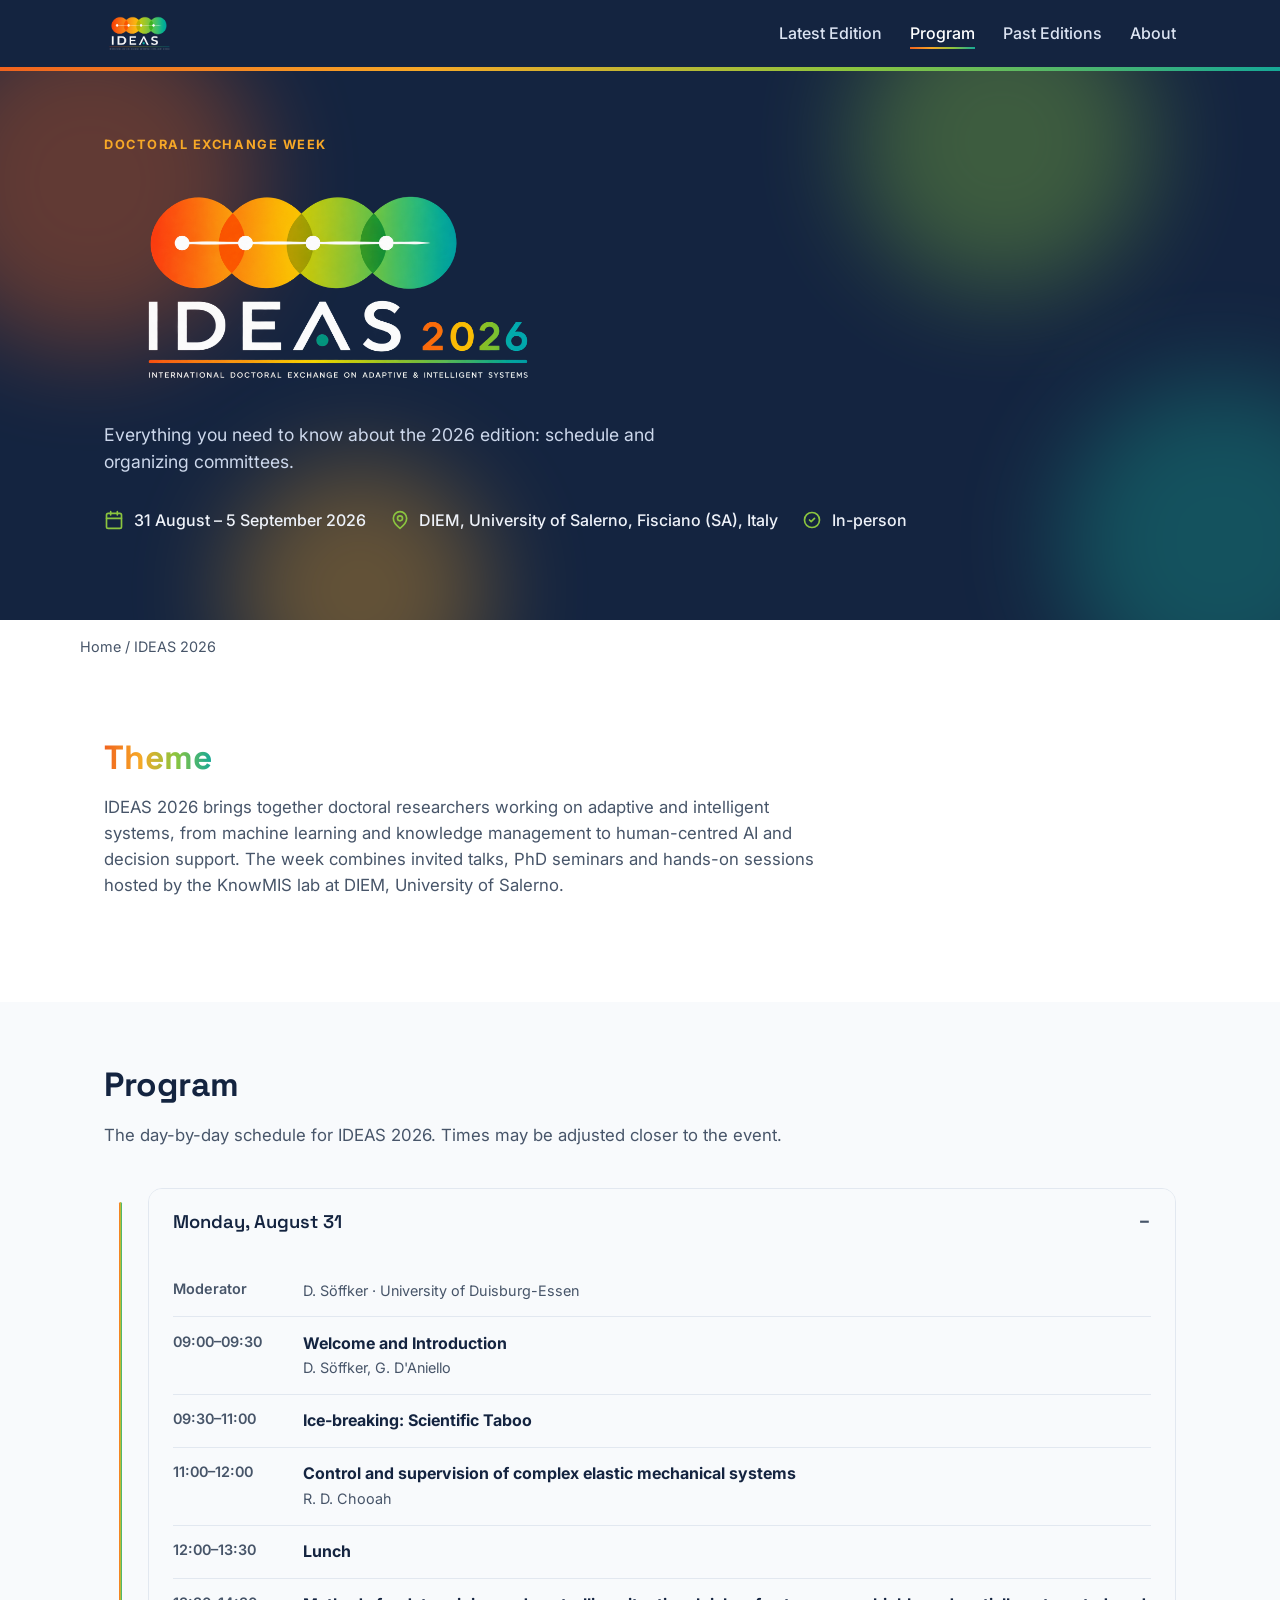
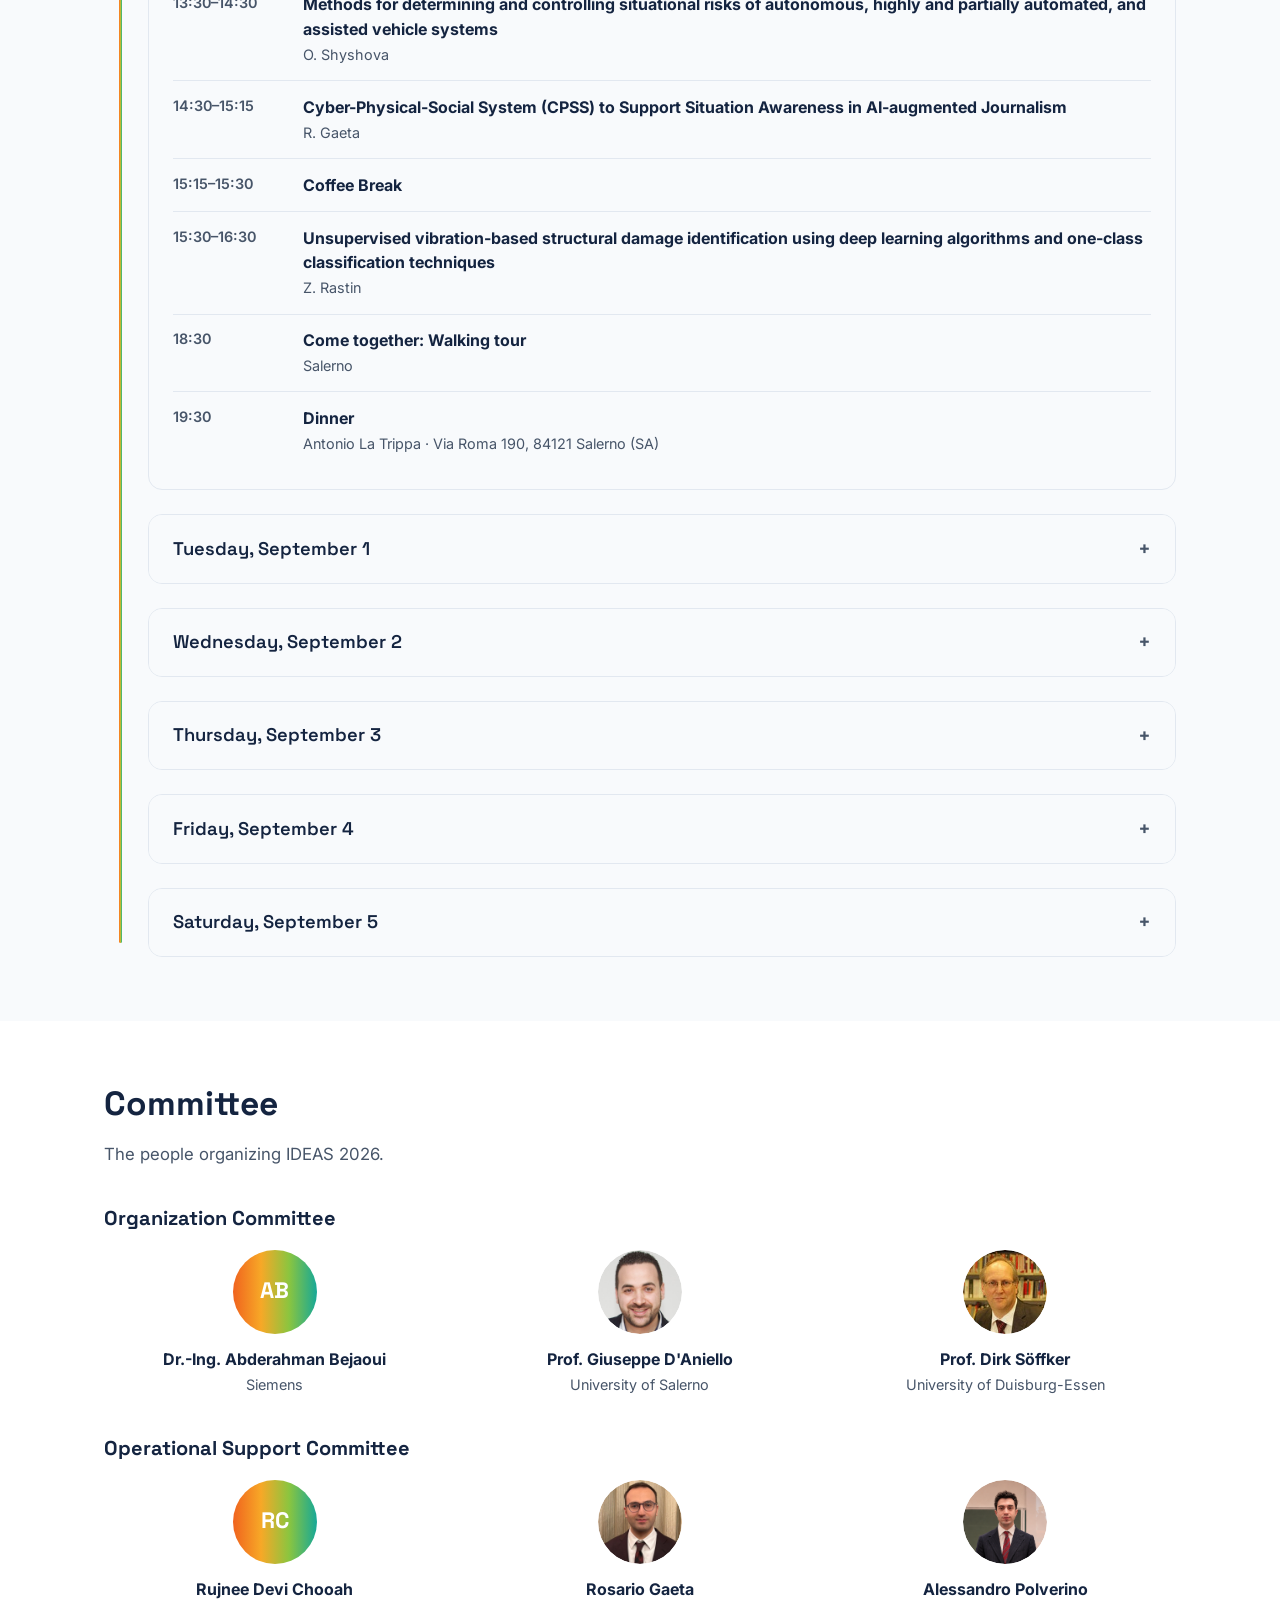
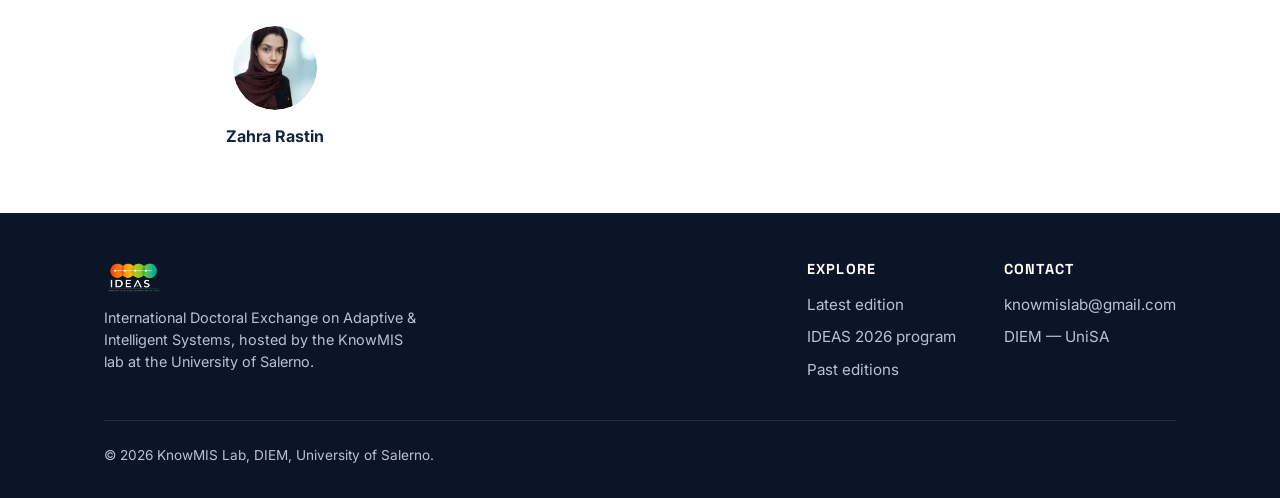
==== commit b324fa24: "Finalize 2026 program: dinner venue and Wednesday talk titles - Monday dinner: Antonio La Trippa, Vi" ====
--- a/editions/2026.html
+++ b/editions/2026.html
@@ -134,7 +134,7 @@
             </div>
             <div class="slot">
               <time>19:30</time>
-              <div class="what"><strong>Dinner</strong><span>La Botte Pazza (TBC)</span></div>
+              <div class="what"><strong>Dinner</strong><span>Antonio La Trippa · Via Roma 190, 84121 Salerno (SA)</span></div>
             </div>
           </div>
         </details>
@@ -198,7 +198,7 @@
             </div>
             <div class="slot">
               <time>10:00–10:45</time>
-              <div class="what"><strong>Talk (title to be confirmed)</strong><span>M. Zarei</span></div>
+              <div class="what"><strong>Probabilistic PV Forecasting for Industrial Energy Decisions</strong><span>M. Zarei</span></div>
             </div>
             <div class="slot">
               <time>10:45–11:00</time>
@@ -218,7 +218,7 @@
             </div>
             <div class="slot">
               <time>14:15–15:00</time>
-              <div class="what"><strong>Talk (title to be confirmed)</strong><span>M. Yousefzadeh Paein Roud Poshti</span></div>
+              <div class="what"><strong>A Hybrid Deep Learning (LSTM) and Metaheuristic Optimization (GA) Framework for Grid-Connected Photovoltaic-Battery Energy Storage Smart Energy Management</strong><span>M. Yousefzadeh Paein Roud Poshti</span></div>
             </div>
             <div class="slot">
               <time>15:15–15:30</time>
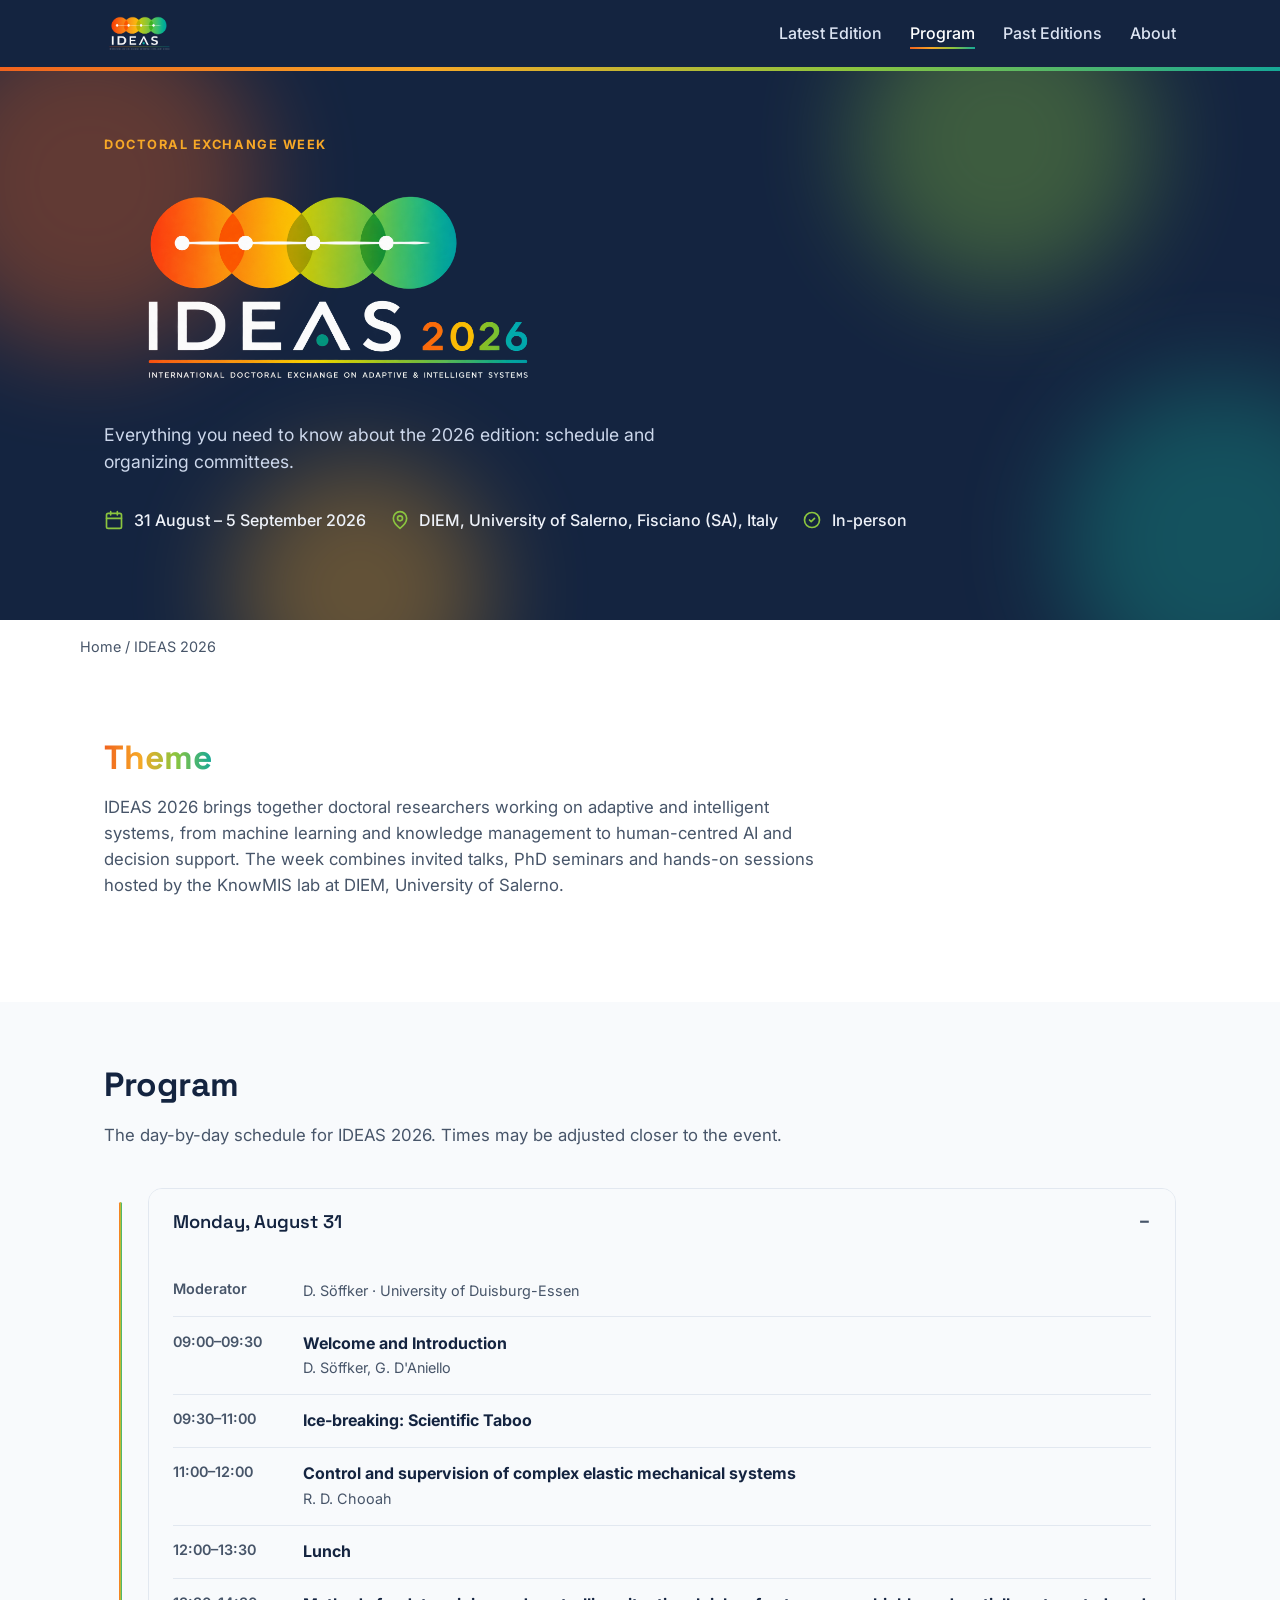
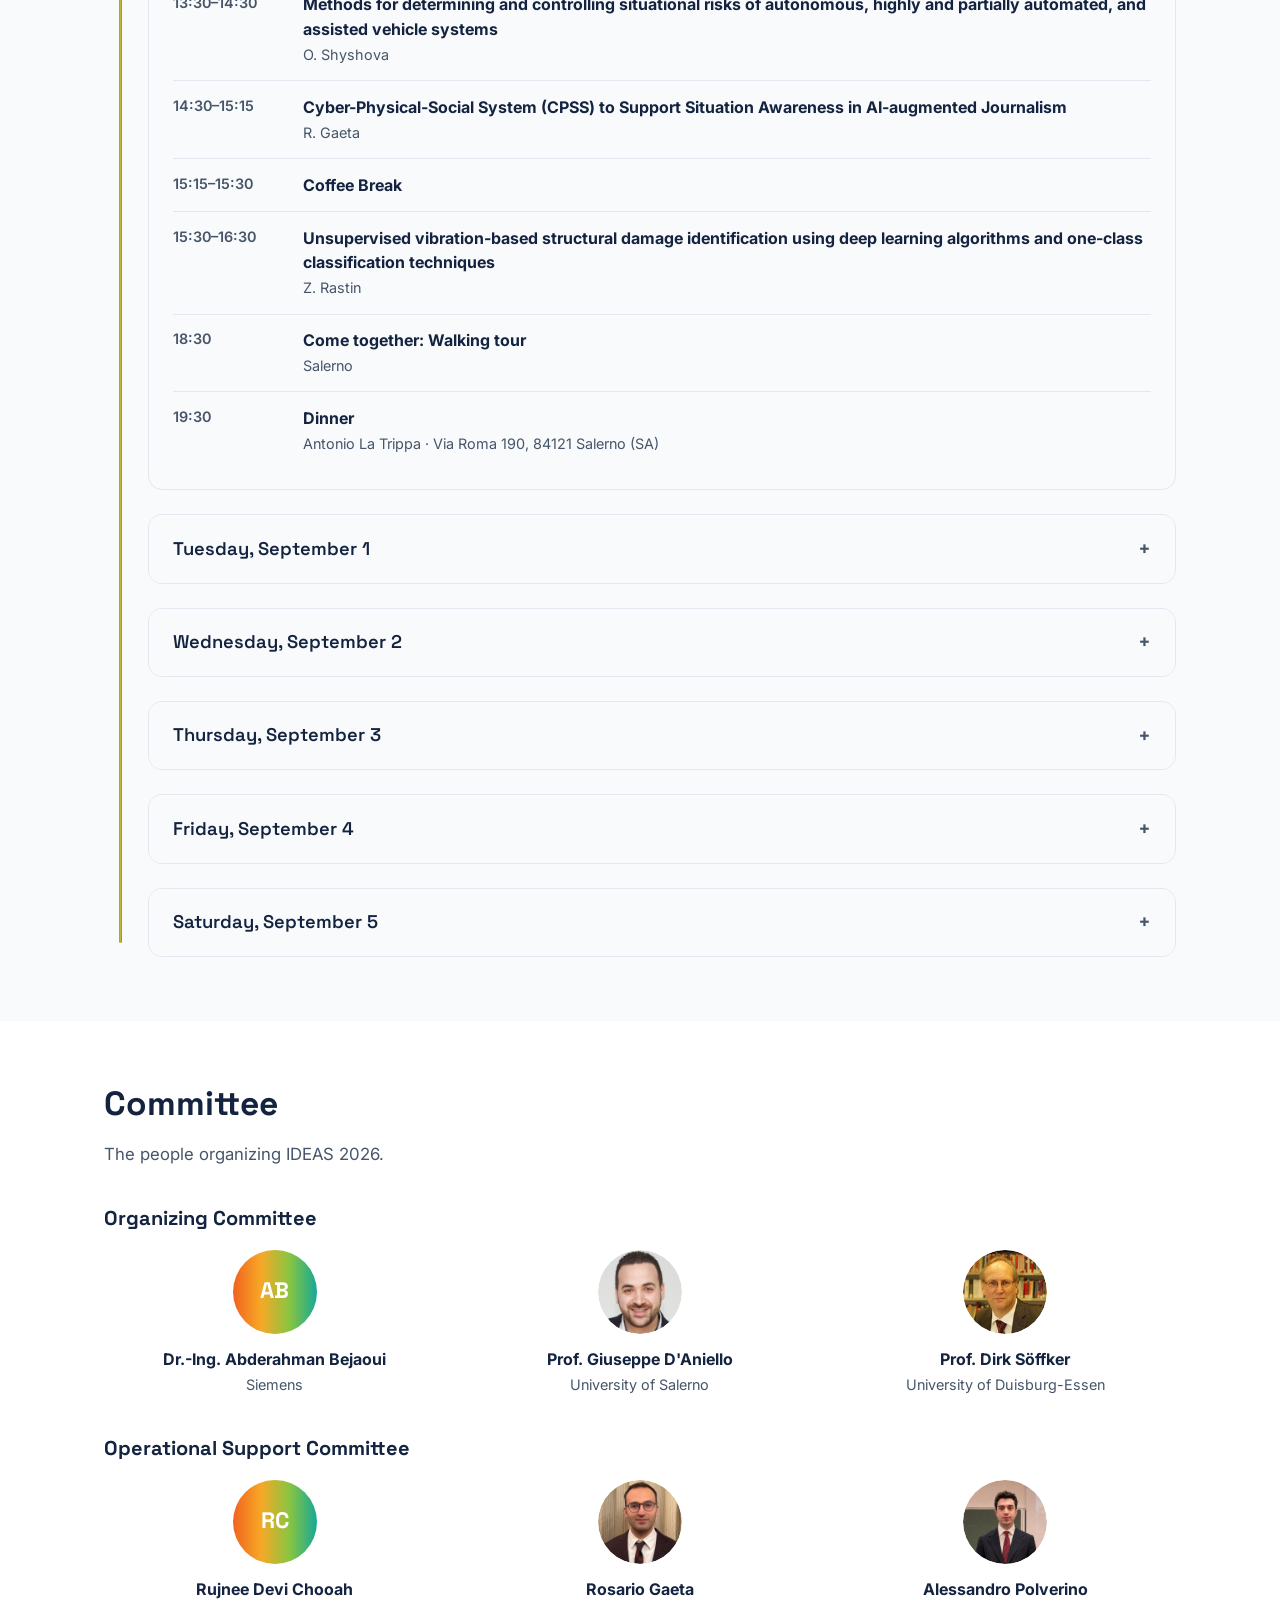
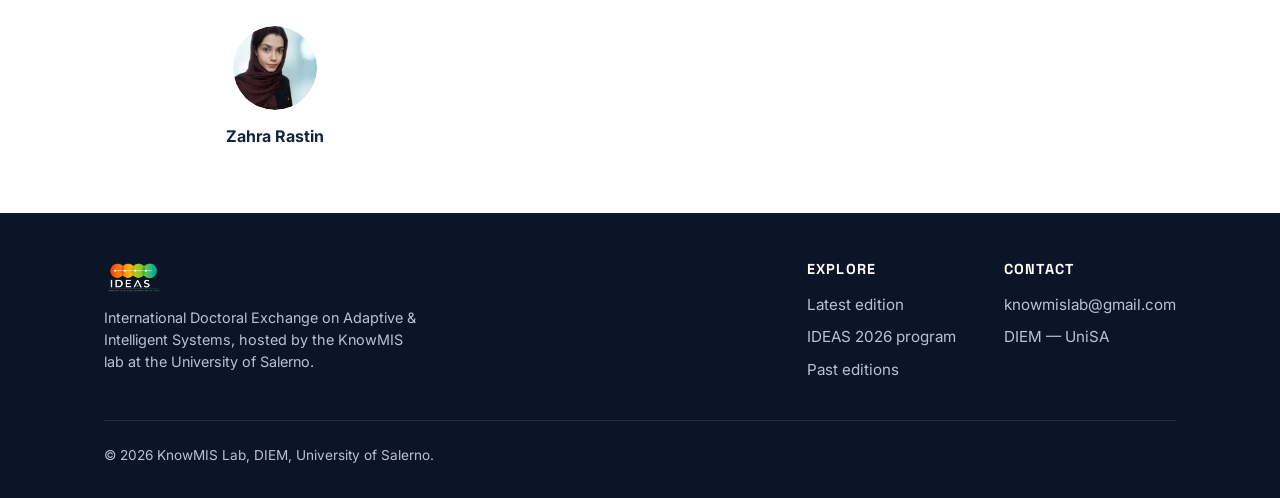
==== commit 872c1280: "Rename committee heading to Organizing Committee Co-Authored-By: Claude Sonnet 5 <noreply@anthropic." ====
--- a/editions/2026.html
+++ b/editions/2026.html
@@ -331,7 +331,7 @@
         <p>The people organizing IDEAS 2026.</p>
       </div>
       <div class="committee-group reveal">
-        <h3>Organization Committee</h3>
+        <h3>Organizing Committee</h3>
         <div class="people-grid reveal-group">
           <div class="person reveal">
             <div class="avatar">AB</div>
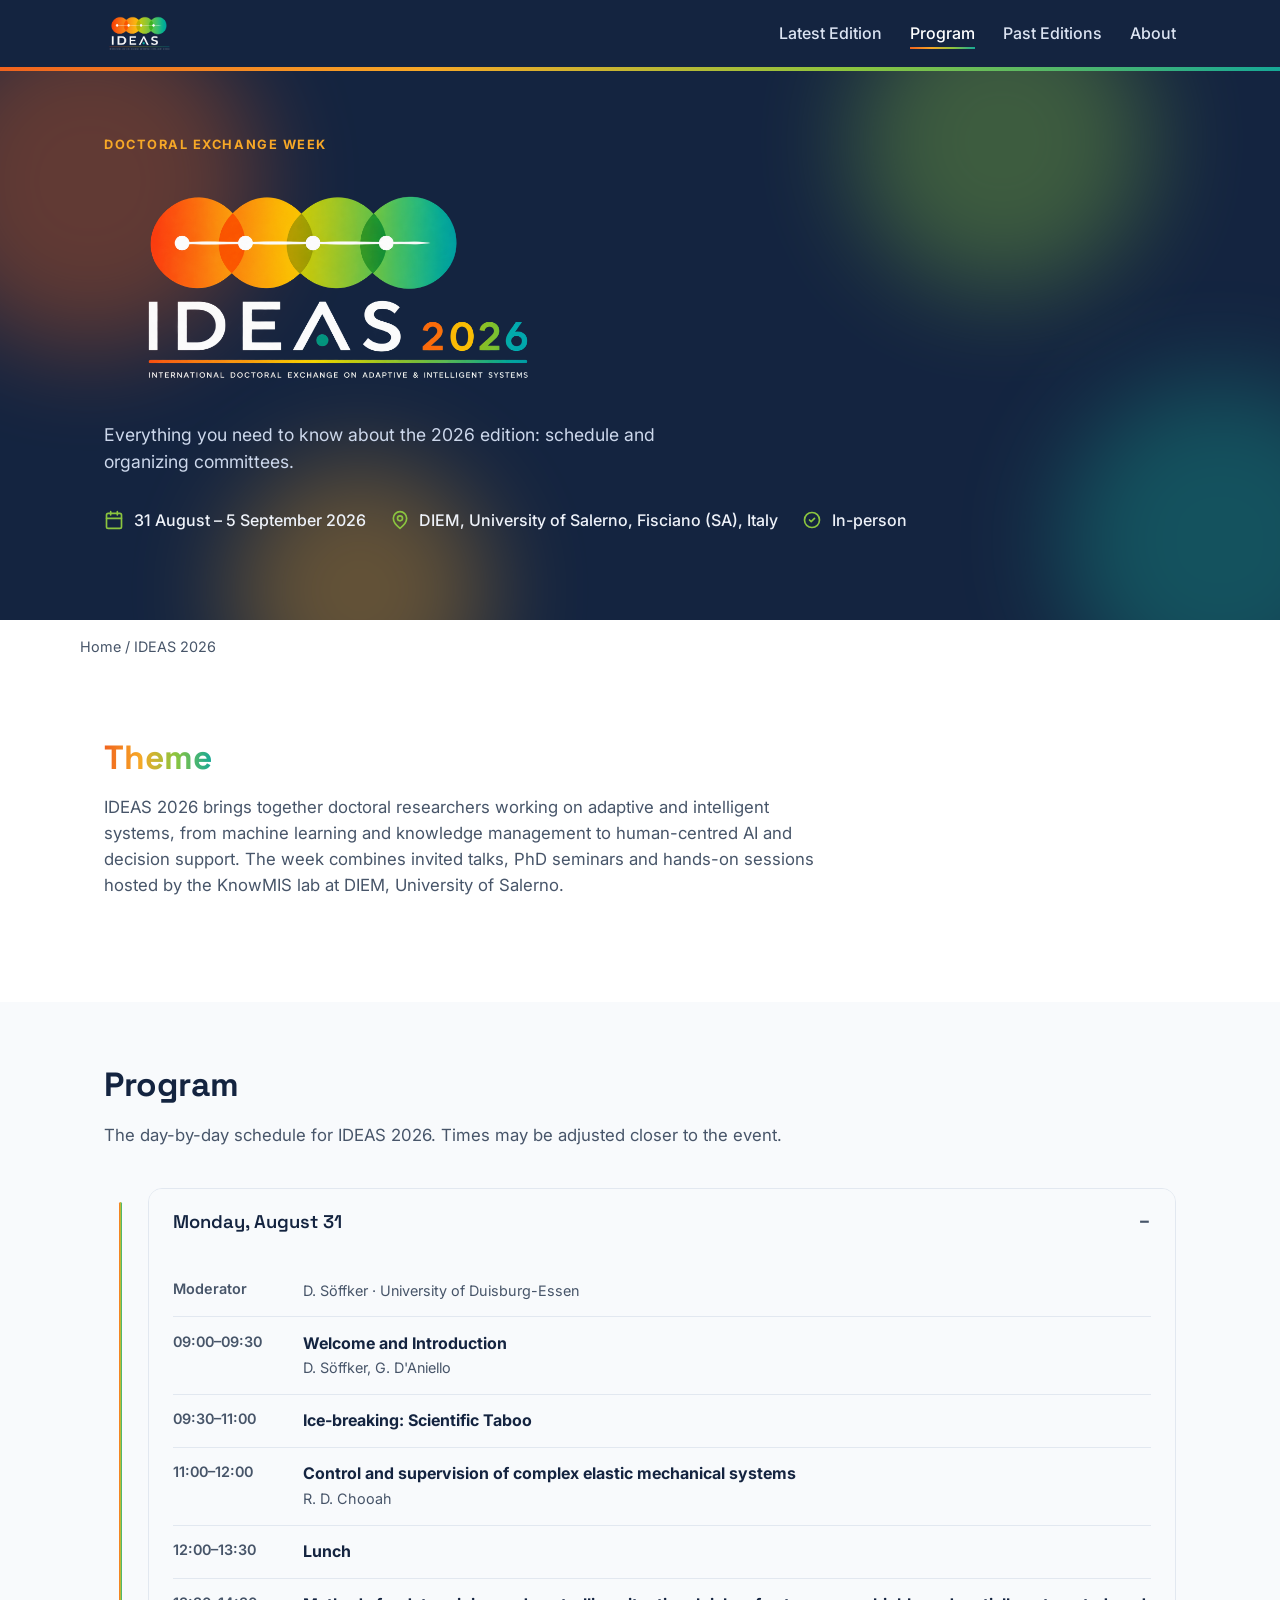
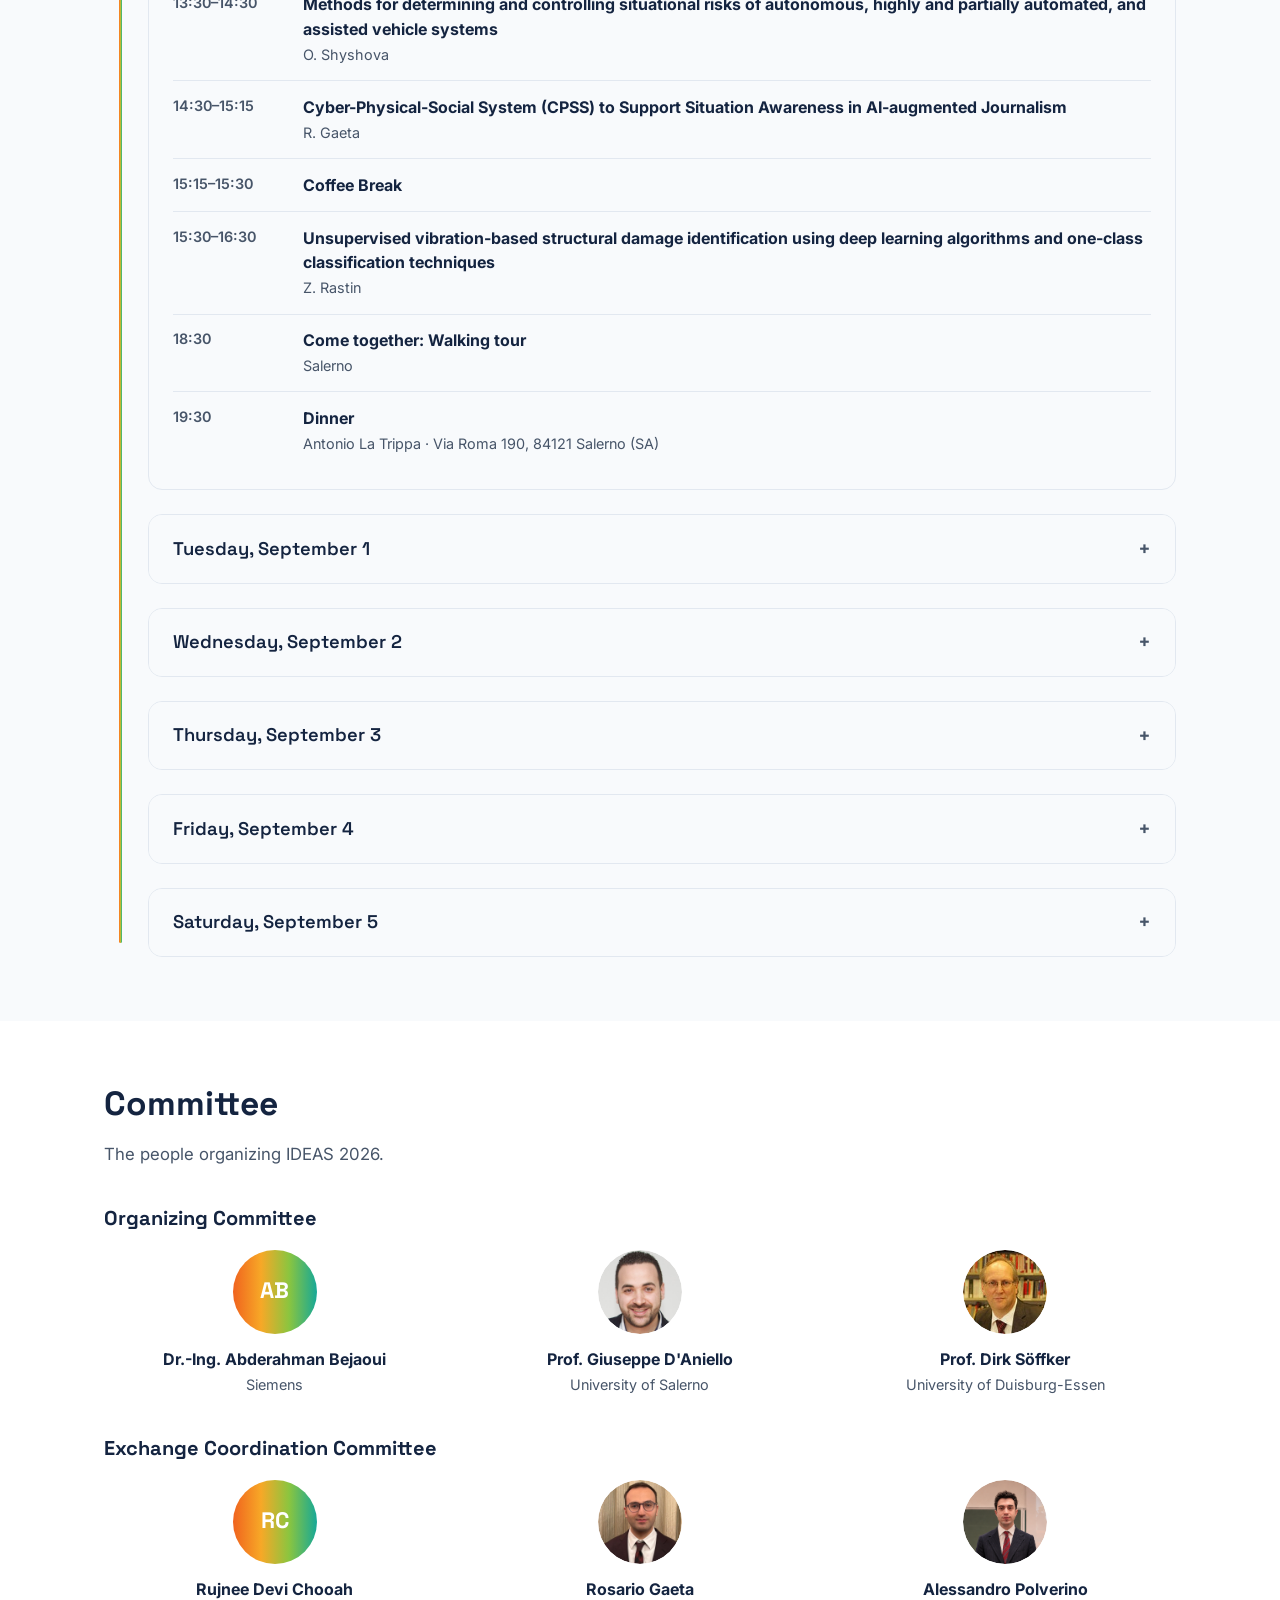
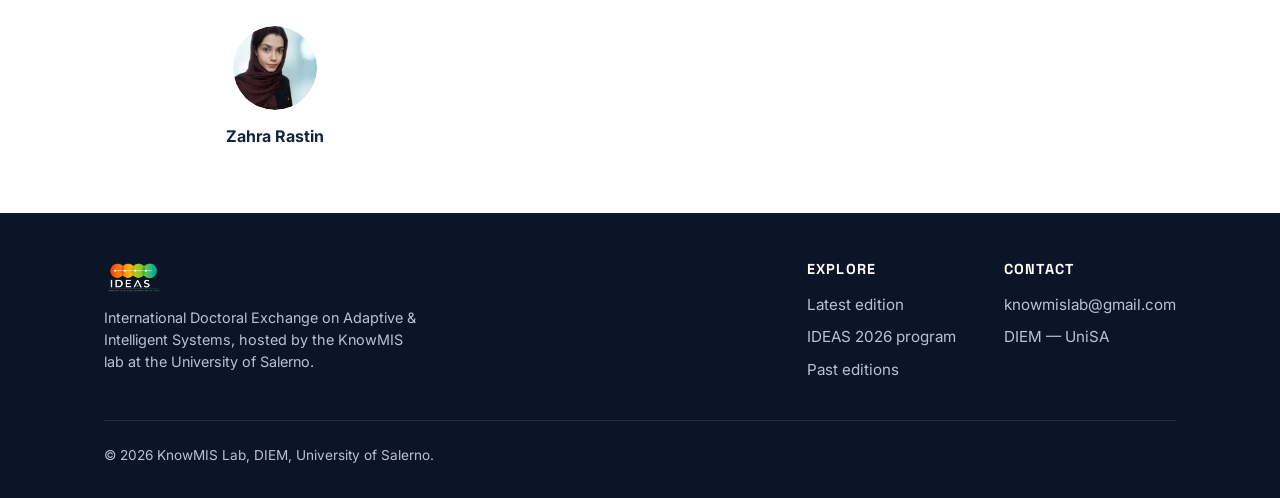
==== commit 238cf75c: "Rename committee heading to Exchange Coordination Committee Co-Authored-By: Claude Sonnet 5 <noreply" ====
--- a/editions/2026.html
+++ b/editions/2026.html
@@ -351,7 +351,7 @@
         </div>
       </div>
       <div class="committee-group reveal">
-        <h3>Operational Support Committee</h3>
+        <h3>Exchange Coordination Committee</h3>
         <div class="people-grid reveal-group">
           <div class="person reveal">
             <div class="avatar">RC</div>
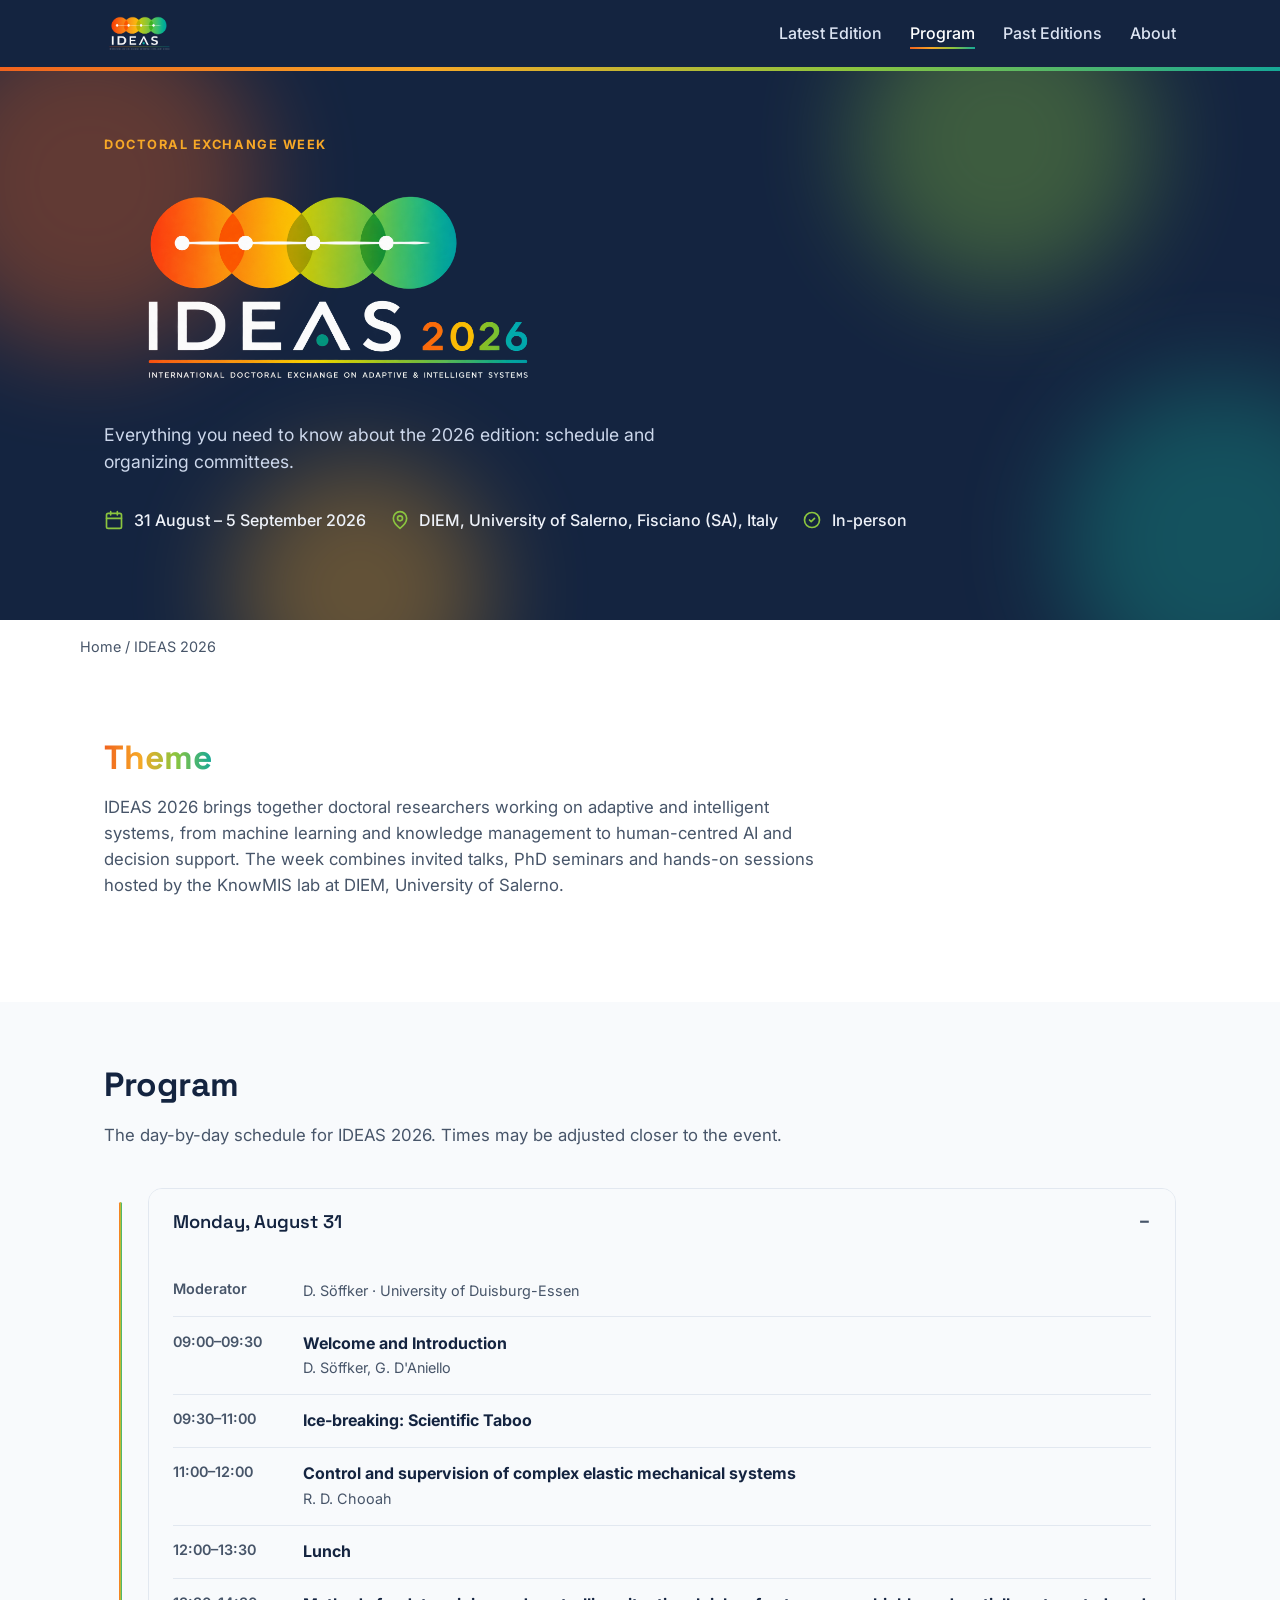
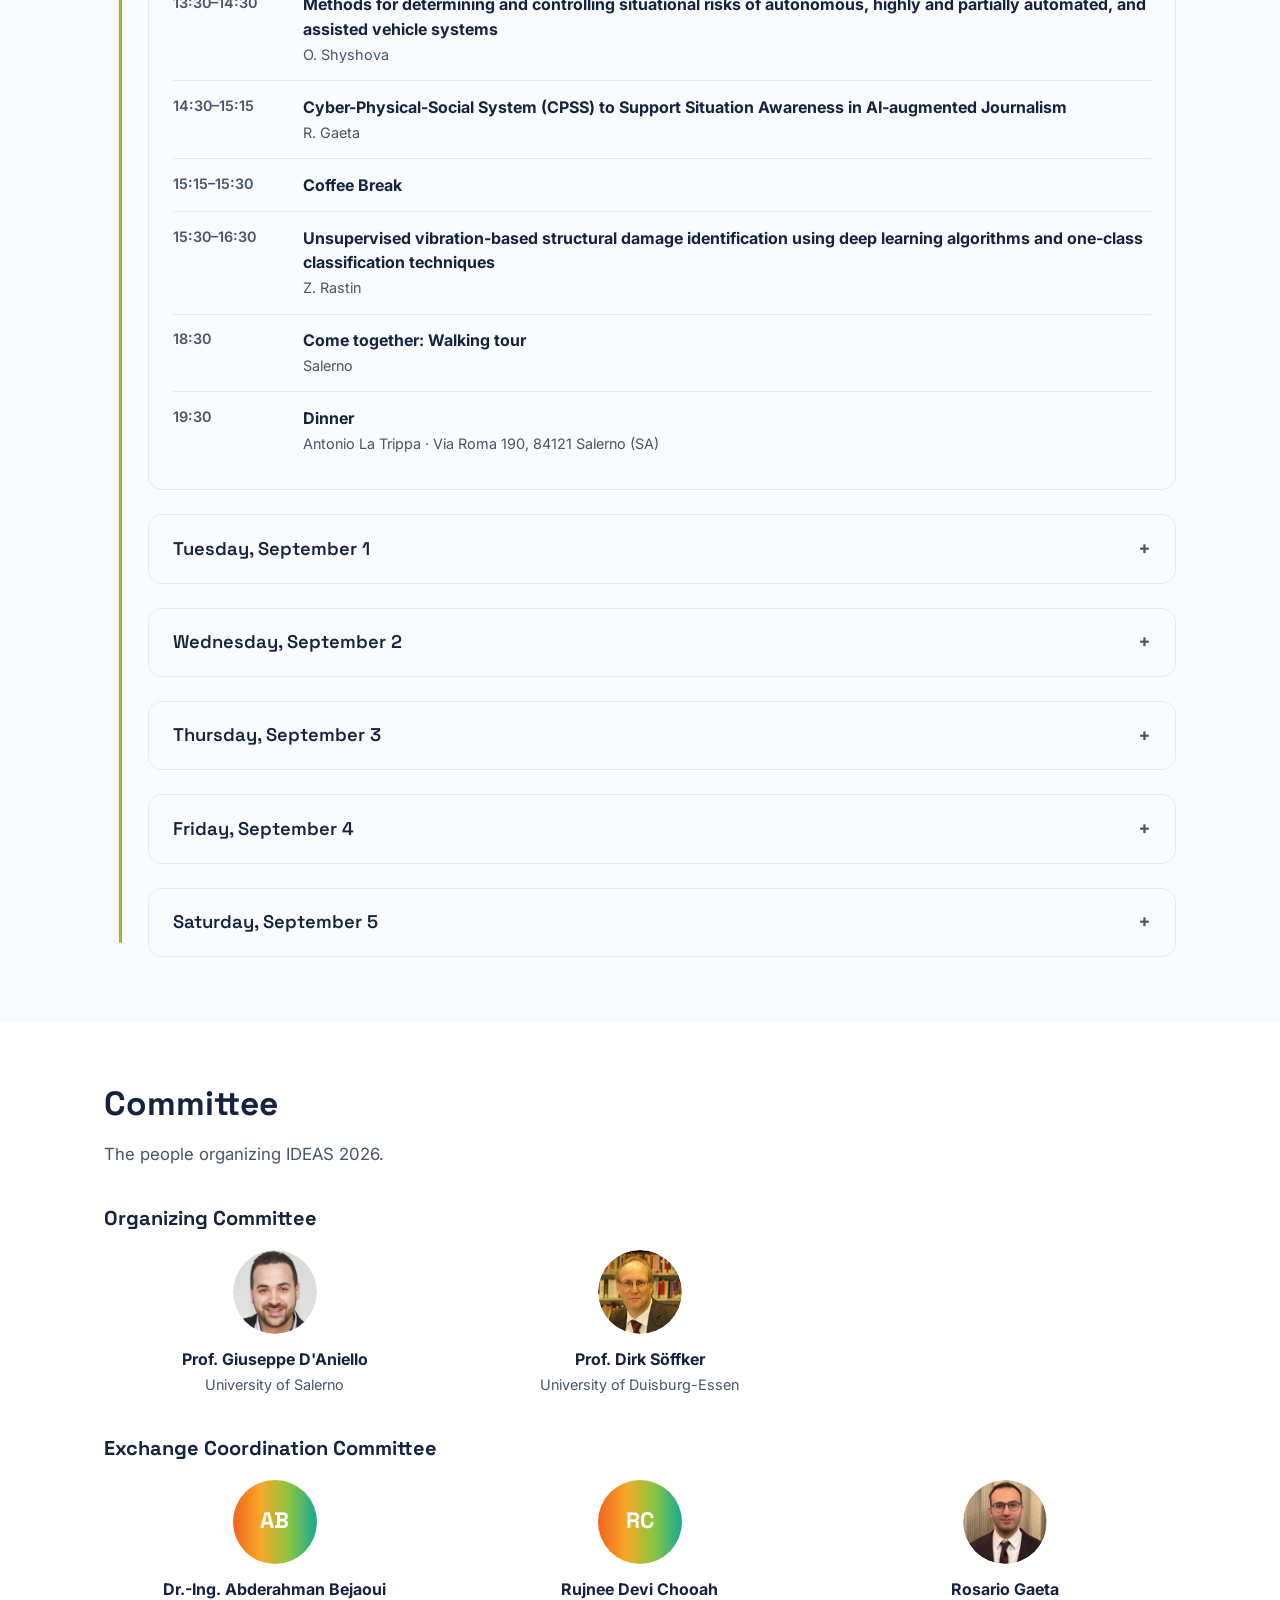
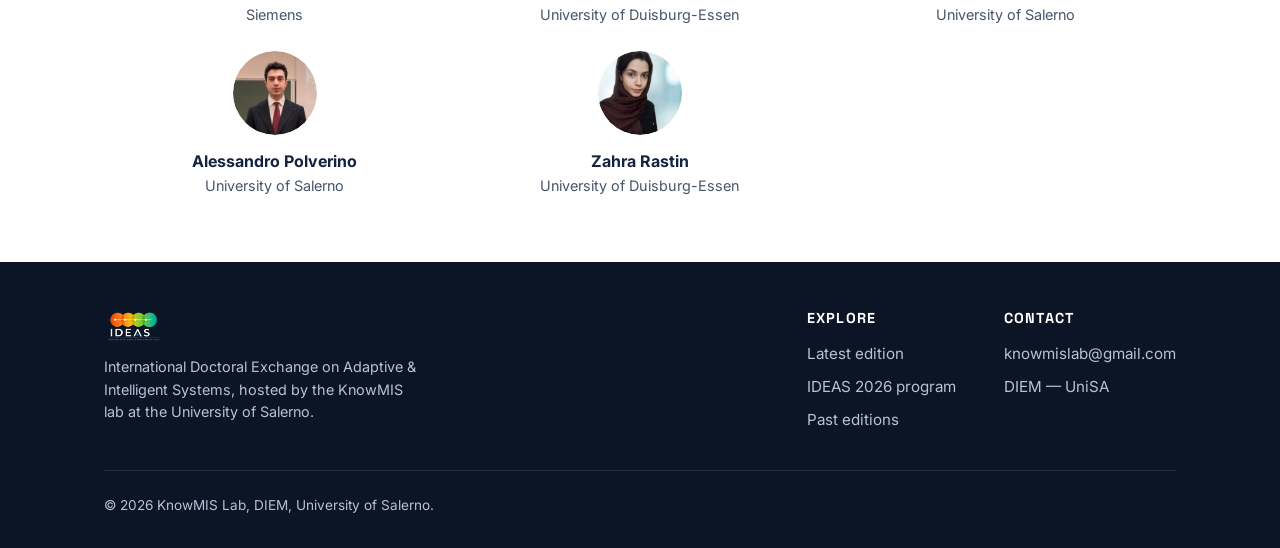
==== commit e30d6b84: "Move Bejaoui to Exchange Coordination Committee; add affiliations - Bejaoui now under Exchange Coord" ====
--- a/editions/2026.html
+++ b/editions/2026.html
@@ -334,40 +334,44 @@
         <h3>Organizing Committee</h3>
         <div class="people-grid reveal-group">
           <div class="person reveal">
+            <div class="avatar avatar-photo"><img src="../public/knowmis/giuseppe-daniello.jpg" alt="Giuseppe D'Aniello"></div>
+            <strong>Prof. Giuseppe D'Aniello</strong>
+            <span>University of Salerno</span>
+          </div>
+          <div class="person reveal">
+            <div class="avatar avatar-photo"><img src="../public/2026-edition/Dirk-Soeffker.jpg" alt="Dirk Söffker"></div>
+            <strong>Prof. Dirk Söffker</strong>
+            <span>University of Duisburg-Essen</span>
+          </div>
+        </div>
+      </div>
+      <div class="committee-group reveal">
+        <h3>Exchange Coordination Committee</h3>
+        <div class="people-grid reveal-group">
+          <div class="person reveal">
             <div class="avatar">AB</div>
             <strong>Dr.-Ing. Abderahman Bejaoui</strong>
             <span>Siemens</span>
           </div>
           <div class="person reveal">
-            <div class="avatar avatar-photo"><img src="../public/knowmis/giuseppe-daniello.jpg" alt="Giuseppe D'Aniello"></div>
-            <strong>Prof. Giuseppe D'Aniello</strong>
-            <span>University of Salerno</span>
-          </div>
-          <div class="person reveal">
-            <div class="avatar avatar-photo"><img src="../public/2026-edition/Dirk-Soeffker.jpg" alt="Dirk Söffker"></div>
-            <strong>Prof. Dirk Söffker</strong>
-            <span>University of Duisburg-Essen</span>
-          </div>
-        </div>
-      </div>
-      <div class="committee-group reveal">
-        <h3>Exchange Coordination Committee</h3>
-        <div class="people-grid reveal-group">
-          <div class="person reveal">
             <div class="avatar">RC</div>
             <strong>Rujnee Devi Chooah</strong>
+            <span>University of Duisburg-Essen</span>
           </div>
           <div class="person reveal">
             <div class="avatar avatar-photo"><img src="../public/knowmis/rosario-gaeta.png" alt="Rosario Gaeta"></div>
             <strong>Rosario Gaeta</strong>
+            <span>University of Salerno</span>
           </div>
           <div class="person reveal">
             <div class="avatar avatar-photo"><img src="../public/knowmis/alessandro-polverino.png" alt="Alessandro Polverino"></div>
             <strong>Alessandro Polverino</strong>
+            <span>University of Salerno</span>
           </div>
           <div class="person reveal">
             <div class="avatar avatar-photo"><img src="../public/2026-edition/Zahra-Rastin.jpg" alt="Zahra Rastin"></div>
             <strong>Zahra Rastin</strong>
+            <span>University of Duisburg-Essen</span>
           </div>
         </div>
       </div>
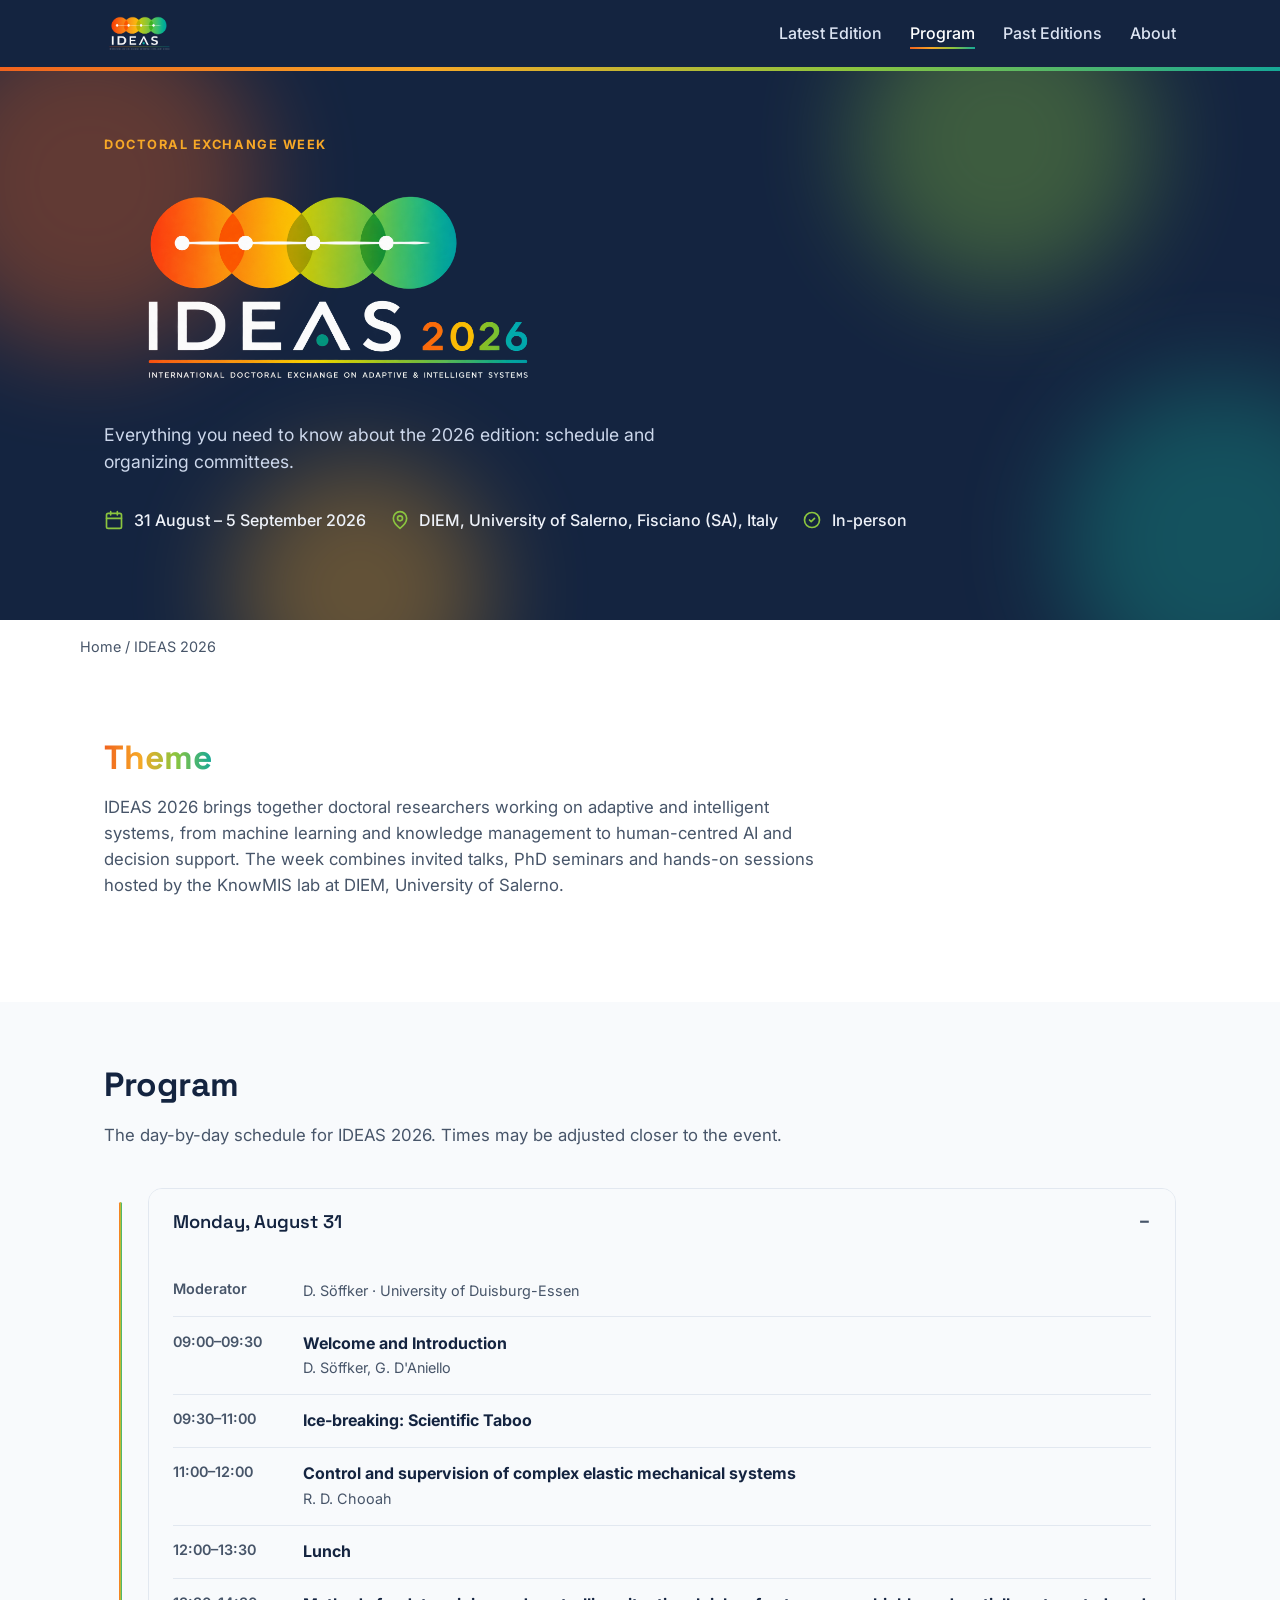
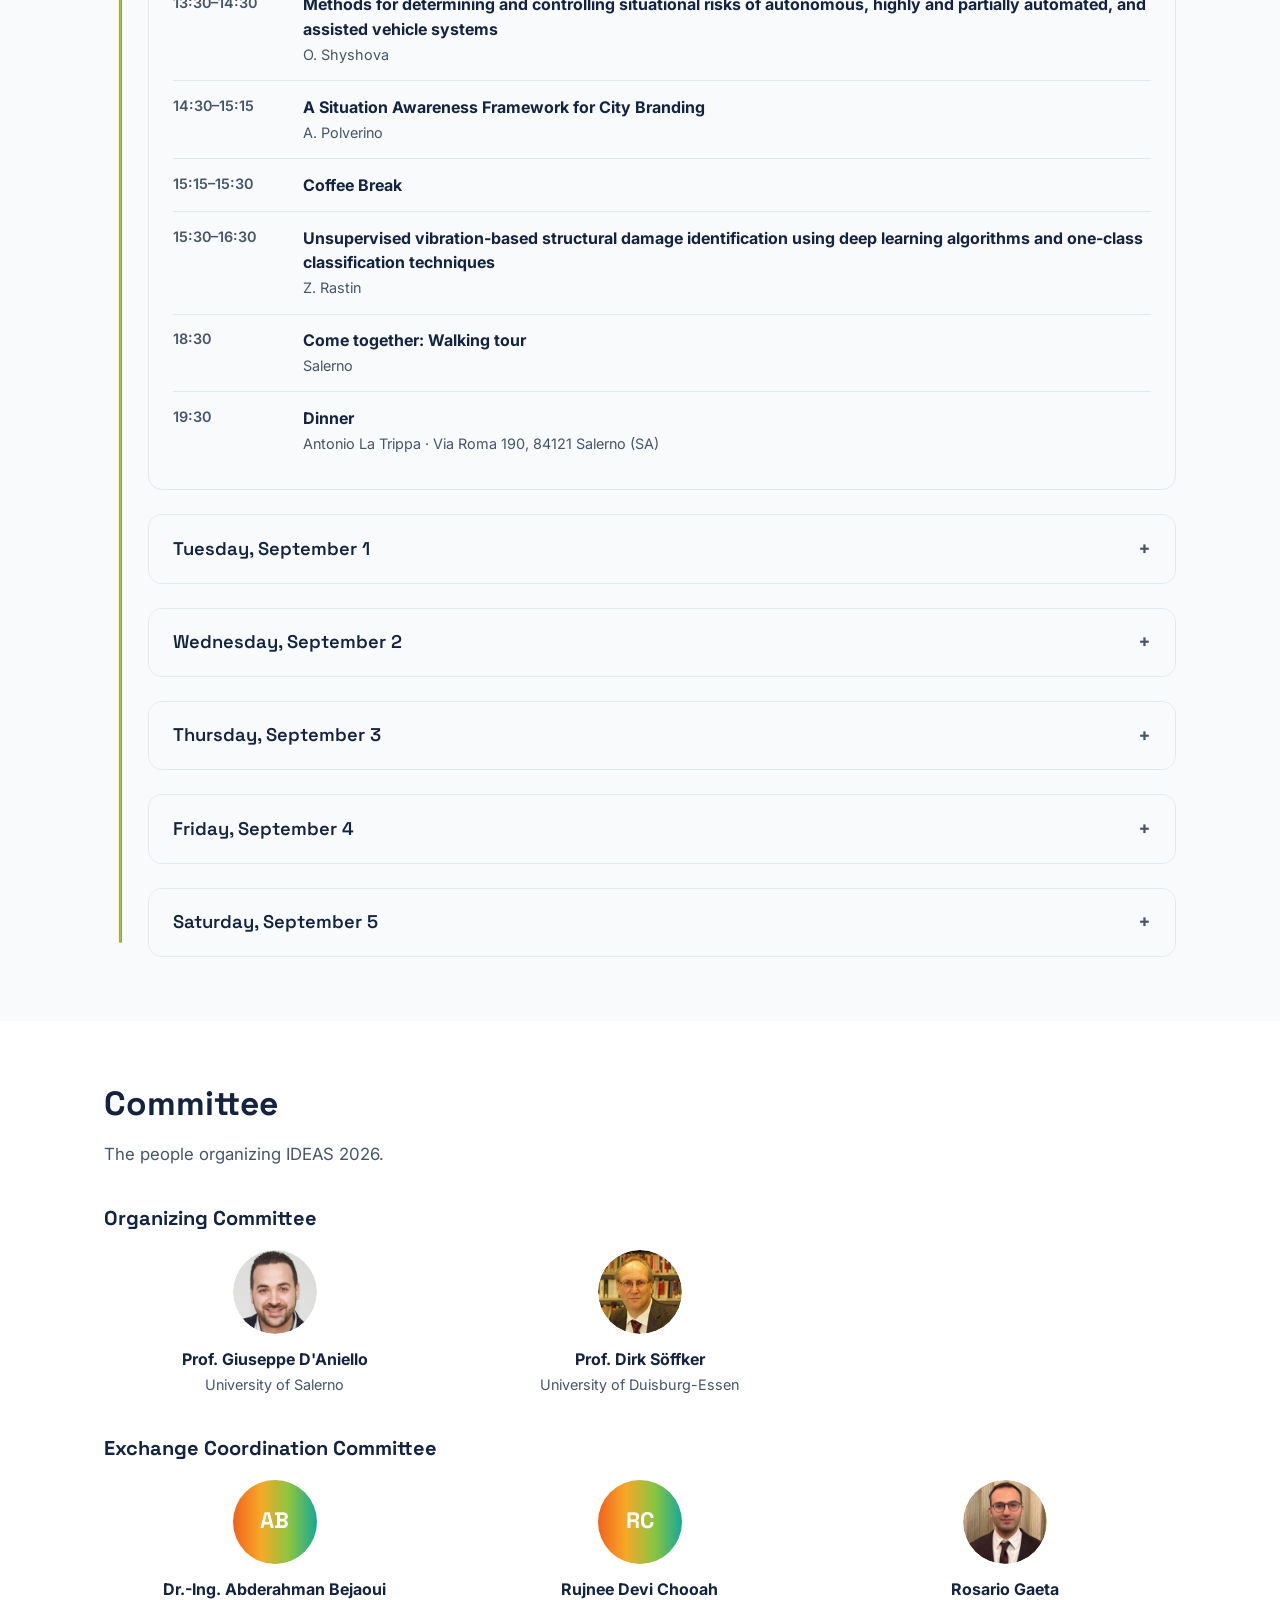
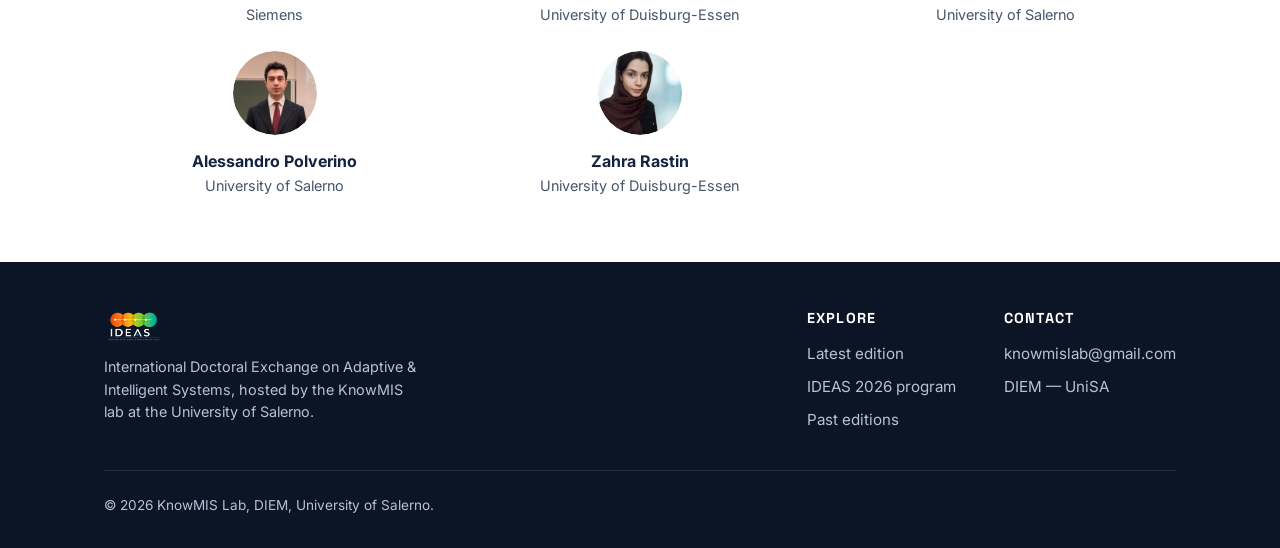
==== commit d36e8287: "Swap Polverino and Gaeta talks between Monday and Tuesday Co-Authored-By: Claude Sonnet 5 <noreply@a" ====
--- a/editions/2026.html
+++ b/editions/2026.html
@@ -118,7 +118,7 @@
             </div>
             <div class="slot">
               <time>14:30–15:15</time>
-              <div class="what"><strong>Cyber-Physical-Social System (CPSS) to Support Situation Awareness in AI-augmented Journalism</strong><span>R. Gaeta</span></div>
+              <div class="what"><strong>A Situation Awareness Framework for City Branding</strong><span>A. Polverino</span></div>
             </div>
             <div class="slot">
               <time>15:15–15:30</time>
@@ -152,7 +152,7 @@
             </div>
             <div class="slot">
               <time>10:00–10:45</time>
-              <div class="what"><strong>A Situation Awareness Framework for City Branding</strong><span>A. Polverino</span></div>
+              <div class="what"><strong>Cyber-Physical-Social System (CPSS) to Support Situation Awareness in AI-augmented Journalism</strong><span>R. Gaeta</span></div>
             </div>
             <div class="slot">
               <time>10:45–11:00</time>
